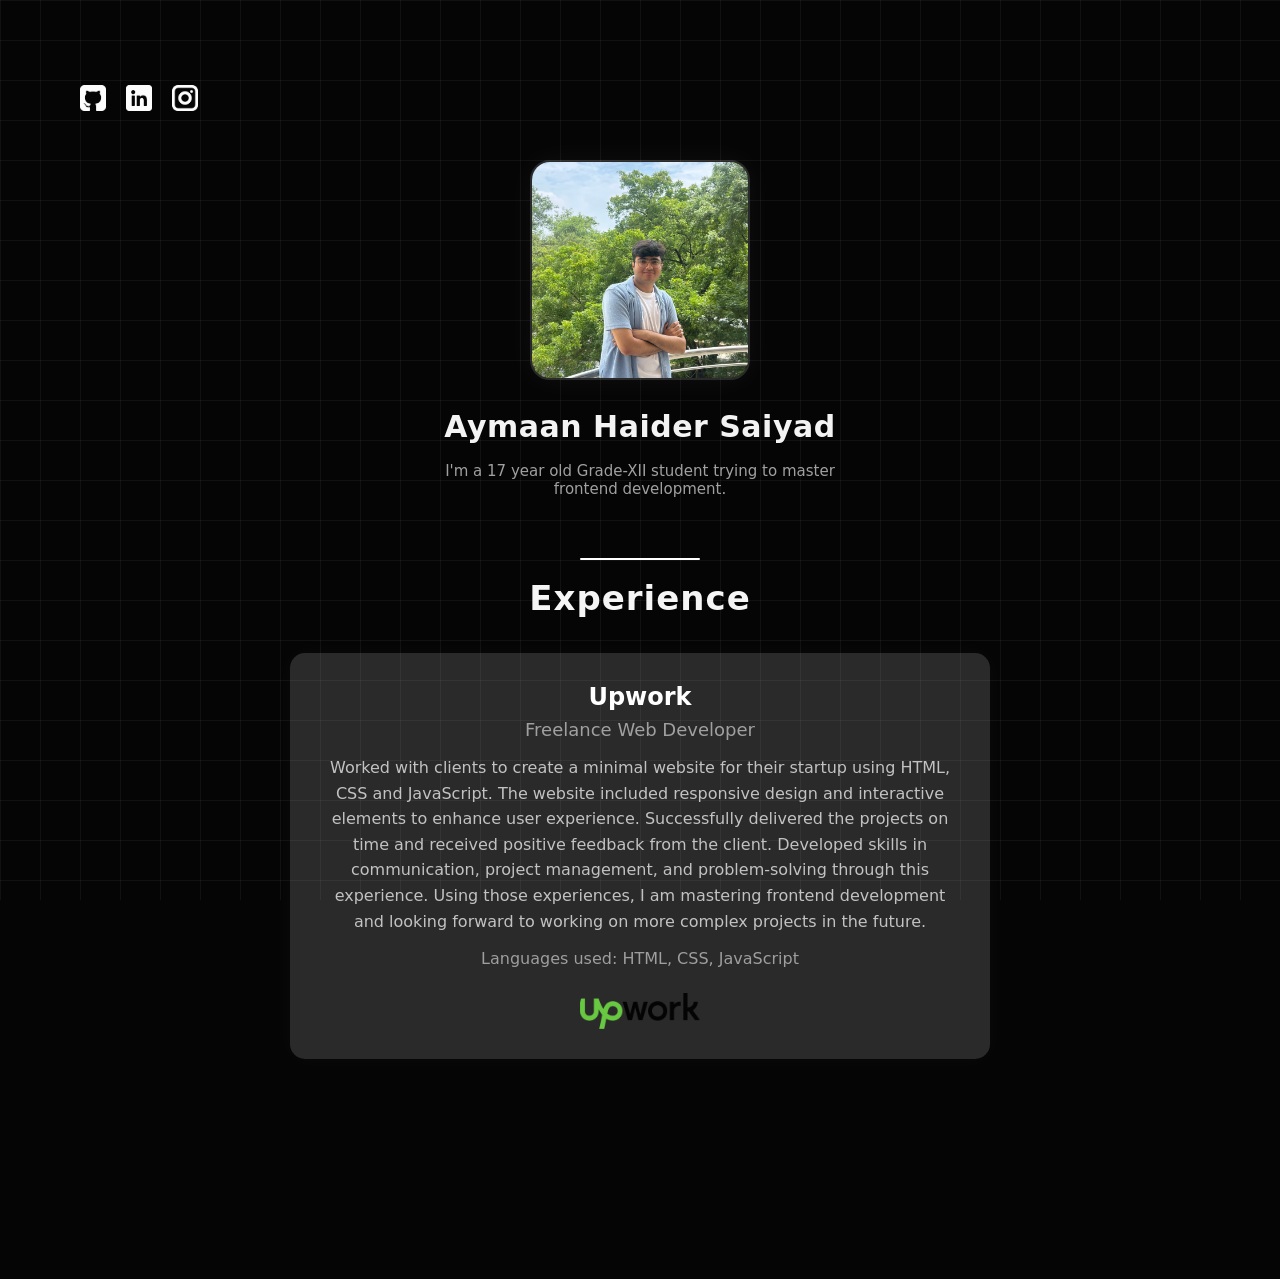
==== index.html @ e5a94b35 "Add files via upload" ====
<!DOCTYPE html>
<html lang="en">
<head>
  <meta charset="UTF-8" />
  <meta name="viewport" content="width=device-width, initial-scale=1.0" />
  <title>Aymaan Haider Saiyad</title>
  <link rel="stylesheet" href="style.css" />
</head>
<body>
  <!-- ===== SOCIAL ICONS ===== -->
  <div class="socials">
  <div class="socials">
  <a href="#" class="icon" title="GitHub">
    <img src="github.png" alt="GitHub Logo">
  </a>
  <a href="#" class="icon" title="LinkedIn">
    <img src="linkedin.png" alt="LinkedIn Logo">
  </a>
  <a href="#" class="icon" title="Instagram">
    <img src="instagram.png" alt="Instagram Logo">
  </a>
</div>
<div class="socials">
  <!-- GitHub -->
  <a href="https://github.com/Senyuraa" target="_blank" class="icon" title="GitHub">
    <img src="github.png" alt="GitHub Logo">
  </a>

  <!-- LinkedIn -->
  <a href="https://www.linkedin.com/in/frfraymaaan/" target="_blank" class="icon" title="LinkedIn">
    <img src="linkedin.png" alt="LinkedIn Logo">
  </a>

  <!-- Instagram -->
  <a href="https://www.instagram.com/frfraymaan/" target="_blank" class="icon" title="Instagram">
    <img src="instagram.png" alt="Instagram Logo">
  </a>
</div>

</a>

    </a>
  </div>

  <!-- ===== CENTER PROFILE ===== -->
  <div class="center">
    <img src="profile.jpeg" alt="Aymaan Haider Saiyad" class="avatar" />
    <h1 class="name">Aymaan Haider Saiyad</h1>
    <p class="tagline">I'm a 17 year old Grade-XII student trying to master frontend development.</p>
  </div>

  <!-- ===== EXPERIENCE SECTION ===== -->
  <section class="experience" id="experience">
    <div class="exp-line" id="exp-line"></div>
    <h2>Experience</h2>
    <div class="exp-item">
      <h3>Upwork</h3>
      <p class="role">Freelance Web Developer</p>
      <p class="desc">
        Worked with clients to create a minimal website for their startup using HTML, CSS and JavaScript. 
        The website included responsive design and interactive elements to enhance user experience. 
        Successfully delivered the projects on time and received positive feedback from the client. 
        Developed skills in communication, project management, and problem-solving through this experience.
        Using those experiences, I am mastering frontend development and looking forward to working on more complex projects in the future.
        
      </p>
      <div class="langs">
        Languages used:
        <span class="lang">HTML</span>,
        <span class="lang">CSS</span>,
        <span class="lang">JavaScript</span>
      </div>
      <div class="upwork-logo">
        <img src="upwork.jpg" alt="Upwork Logo" />
      </div>
    </div>
  </section>

  <script src="script.js"></script>
</body>
</html>
---- style.css ----
*{margin:0;padding:0;box-sizing:border-box}
body{
  font-family:"Inter",system-ui,sans-serif;
  background:#050505;
  color:#f3f3f3;
  overflow-x:hidden;
  min-height:100vh;
}

/* subtle grid background */
body::before{
  content:"";
  position:fixed;
  inset:0;
  background-image:
    linear-gradient(to right,rgba(255,255,255,.05) 1px,transparent 1px),
    linear-gradient(to bottom,rgba(255,255,255,.05) 1px,transparent 1px);
  background-size:40px 40px;
  z-index:0;
  pointer-events:none;
}

/* socials top-left */
.socials{
  position:fixed;
  top:85px;
  left:80px;
  display:flex;
  gap:20px;
  z-index:3;
}
.icon img {
  width: 26px;          /* Adjust to taste (24–30 works well) */
  height: auto;
  opacity: 0.9;
  filter: brightness(100%) contrast(100%);
  transition: transform 0.25s ease, opacity 0.25s ease;
}

.icon:hover img {
  transform: scale(1.12);
  opacity: 1;
}



/* center profile */
.center{
  position:relative;
  top:160px;
  text-align:center;
  z-index:1;
}
.avatar{
  width:220px;
  height:220px;
  border-radius:20px;
  object-fit:cover;
  border:2px solid rgba(255,255,255,.15);
  box-shadow:0 0 30px rgba(255,255,255,.05);
}
.name{
  margin-top:25px;
  font-size:30px;
  font-weight:600;
  letter-spacing:0.5px;
}
.tagline{
  margin-top:18px; /* increased breathing space */
  font-size:15px;
  color:#a0a0a0;
  max-width:420px;
  margin-left:auto;
  margin-right:auto;
}

/* experience section */
.experience{
  margin:220px auto;
  max-width:700px;
  text-align:center;
  z-index:2;
}
.exp-line{
  width:0%;
  height:2px;
  background:#ffffff;
  margin:0 auto 18px auto; /* moved up slightly */
  border-radius:3px;
  transition:width .25s linear;
}
.experience h2{
  font-size:34px;
  margin-bottom:35px;
  letter-spacing:1px;
  color:#f5f5f5;
}
.exp-item{
  background:rgba(255,255,255,0.15);
  border-radius:15px;
  padding:30px;
  margin:0 auto;
  max-width:3000px;
  box-shadow:0 0 20px rgba(255,255,255,0.03);
}
.exp-item h3{
  font-size:24px;
  color:#fff;
  margin-bottom:8px;
}
.role{
  color:#a0a0a0;
  font-size:18px;
  margin-bottom:15px;
}
.desc{
  color:#c2c2c2;
  line-height:1.6;
  margin-bottom:15px;
  font-size:16px;
}
.langs{
  font-size:16px;
  color:#9e9e9e;
}
.lang{
  cursor:pointer;
  position:relative;
  transition:color .2s ease;
}
.lang:hover{
  color:#d2e5e8;
}
.lang:hover::after{
  position:absolute;
  bottom:100%;
  left:0;
  font-size:12px;
  color:#aaaaaa;
}

/* upwork logo */
.upwork-logo{
  margin-top:25px;
  display:flex;
  justify-content:center;
}
.upwork-logo img{
  width:120px;
  height:auto;
  border-radius:10px;
  opacity:0.9;
  transition:transform .3s ease, opacity .3s ease;
}
.upwork-logo img:hover{
  transform:scale(1.05);
  opacity:1;
}
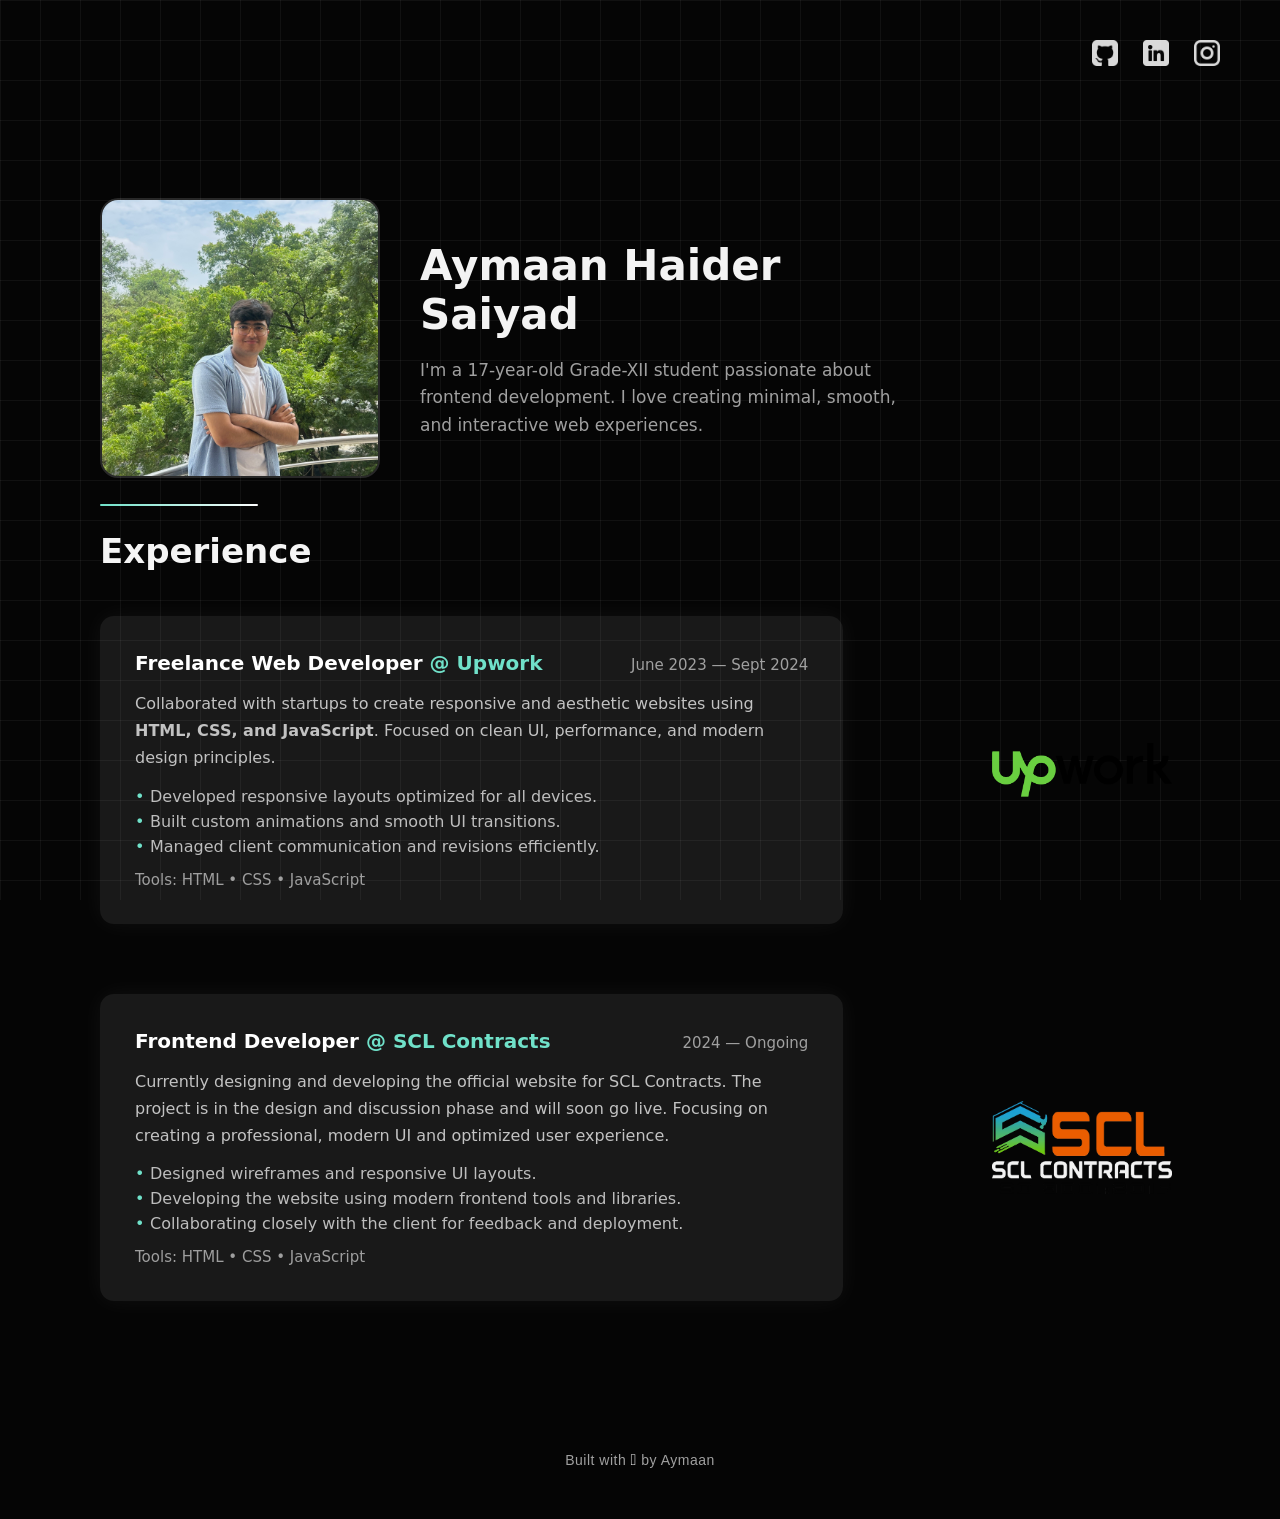
==== commit 22f7becb: "Add files via upload" ====
--- a/index.html
+++ b/index.html
@@ -7,75 +7,102 @@
   <link rel="stylesheet" href="style.css" />
 </head>
 <body>
-  <!-- ===== SOCIAL ICONS ===== -->
+  <!-- ===== SOCIAL ICONS (TOP RIGHT, FIXED) ===== -->
   <div class="socials">
-  <div class="socials">
-  <a href="#" class="icon" title="GitHub">
-    <img src="github.png" alt="GitHub Logo">
-  </a>
-  <a href="#" class="icon" title="LinkedIn">
-    <img src="linkedin.png" alt="LinkedIn Logo">
-  </a>
-  <a href="#" class="icon" title="Instagram">
-    <img src="instagram.png" alt="Instagram Logo">
-  </a>
-</div>
-<div class="socials">
-  <!-- GitHub -->
-  <a href="https://github.com/Senyuraa" target="_blank" class="icon" title="GitHub">
-    <img src="github.png" alt="GitHub Logo">
-  </a>
-
-  <!-- LinkedIn -->
-  <a href="https://www.linkedin.com/in/frfraymaaan/" target="_blank" class="icon" title="LinkedIn">
-    <img src="linkedin.png" alt="LinkedIn Logo">
-  </a>
-
-  <!-- Instagram -->
-  <a href="https://www.instagram.com/frfraymaan/" target="_blank" class="icon" title="Instagram">
-    <img src="instagram.png" alt="Instagram Logo">
-  </a>
-</div>
-
-</a>
-
+    <a href="https://github.com/Senyuraa" target="_blank" class="icon" title="GitHub">
+      <img src="github.png" alt="GitHub Logo">
+      <span class="icon-label">GitHub</span>
+    </a>
+    <a href="https://www.linkedin.com/in/frfraymaaan/" target="_blank" class="icon" title="LinkedIn">
+      <img src="linkedin.png" alt="LinkedIn Logo">
+      <span class="icon-label">LinkedIn</span>
+    </a>
+    <a href="https://www.instagram.com/frfraymaan/" target="_blank" class="icon" title="Instagram">
+      <img src="instagram.png" alt="Instagram Logo">
+      <span class="icon-label">Instagram</span>
     </a>
   </div>
 
-  <!-- ===== CENTER PROFILE ===== -->
-  <div class="center">
-    <img src="profile.jpeg" alt="Aymaan Haider Saiyad" class="avatar" />
-    <h1 class="name">Aymaan Haider Saiyad</h1>
-    <p class="tagline">I'm a 17 year old Grade-XII student trying to master frontend development.</p>
-  </div>
+  <!-- ===== INTRO SECTION ===== -->
+  <section class="intro">
+    <div class="intro-content">
+      <div class="avatar-wrapper">
+        <img src="profile.jpeg" alt="Aymaan Haider Saiyad" class="avatar" />
+      </div>
+      <div class="intro-text">
+        <h1 class="name">Aymaan Haider Saiyad</h1>
+        <p class="tagline">
+          I'm a 17-year-old Grade-XII student passionate about frontend development.
+          I love creating minimal, smooth, and interactive web experiences.
+        </p>
+      </div>
+    </div>
+  </section>
 
   <!-- ===== EXPERIENCE SECTION ===== -->
   <section class="experience" id="experience">
     <div class="exp-line" id="exp-line"></div>
     <h2>Experience</h2>
-    <div class="exp-item">
-      <h3>Upwork</h3>
-      <p class="role">Freelance Web Developer</p>
-      <p class="desc">
-        Worked with clients to create a minimal website for their startup using HTML, CSS and JavaScript. 
-        The website included responsive design and interactive elements to enhance user experience. 
-        Successfully delivered the projects on time and received positive feedback from the client. 
-        Developed skills in communication, project management, and problem-solving through this experience.
-        Using those experiences, I am mastering frontend development and looking forward to working on more complex projects in the future.
-        
-      </p>
-      <div class="langs">
-        Languages used:
-        <span class="lang">HTML</span>,
-        <span class="lang">CSS</span>,
-        <span class="lang">JavaScript</span>
+
+    <!-- ===== UPWORK EXPERIENCE ===== -->
+    <div class="exp-layout">
+      <div class="exp-item">
+        <div class="exp-header">
+          <h3>Freelance Web Developer <span>@ Upwork</span></h3>
+          <p class="date">June 2023 — Sept 2024</p>
+        </div>
+        <p class="desc">
+          Collaborated with startups to create responsive and aesthetic websites using
+          <b>HTML, CSS, and JavaScript</b>. Focused on clean UI, performance, and modern design principles.
+        </p>
+        <ul class="exp-points">
+          <li>Developed responsive layouts optimized for all devices.</li>
+          <li>Built custom animations and smooth UI transitions.</li>
+          <li>Managed client communication and revisions efficiently.</li>
+        </ul>
+        <div class="langs">
+          Tools: <span class="lang">HTML</span> • <span class="lang">CSS</span> • <span class="lang">JavaScript</span>
+        </div>
       </div>
-      <div class="upwork-logo">
-        <img src="upwork.jpg" alt="Upwork Logo" />
+
+      <div class="exp-logo-box">
+        <img src="upwork.jpg" alt="Upwork Logo">
+      </div>
+    </div>
+
+    <!-- ===== NEW EXPERIENCE: SCL CONTRACTS ===== -->
+    <div class="exp-layout">
+      <div class="exp-item">
+        <div class="exp-header">
+          <h3>Frontend Developer <span>@ SCL Contracts</span></h3>
+          <p class="date">2024 — Ongoing</p>
+        </div>
+        <p class="desc">
+          Currently designing and developing the official website for SCL Contracts. 
+          The project is in the design and discussion phase and will soon go live.
+          Focusing on creating a professional, modern UI and optimized user experience.
+        </p>
+        <ul class="exp-points">
+          <li>Designed wireframes and responsive UI layouts.</li>
+          <li>Developing the website using modern frontend tools and libraries.</li>
+          <li>Collaborating closely with the client for feedback and deployment.</li>
+        </ul>
+        <div class="langs">
+          Tools: <span class="lang">HTML</span> • <span class="lang">CSS</span> • <span class="lang">JavaScript</span>
+        </div>
+      </div>
+
+      <div class="exp-logo-box">
+        <img src="sclcontracts.jpg" alt="SCL Contracts Logo">
       </div>
     </div>
   </section>
 
+  <!-- ===== FOOTER ===== -->
+  <footer class="footer">
+    <p>Built with <span class="apple"></span> by Aymaan</p>
+  </footer>
+
   <script src="script.js"></script>
 </body>
 </html>
--- a/style.css
+++ b/style.css
@@ -1,158 +1,259 @@
-*{margin:0;padding:0;box-sizing:border-box}
-body{
-  font-family:"Inter",system-ui,sans-serif;
-  background:#050505;
-  color:#f3f3f3;
-  overflow-x:hidden;
-  min-height:100vh;
-}
-
-/* subtle grid background */
-body::before{
-  content:"";
-  position:fixed;
-  inset:0;
+* {
+  margin: 0;
+  padding: 0;
+  box-sizing: border-box;
+}
+
+body {
+  font-family: "Inter", system-ui, sans-serif;
+  background: #050505;
+  color: #f3f3f3;
+  overflow-x: hidden;
+  min-height: 100vh;
+  position: relative;
+}
+
+/* Grid background */
+body::before {
+  content: "";
+  position: fixed;
+  inset: 0;
   background-image:
-    linear-gradient(to right,rgba(255,255,255,.05) 1px,transparent 1px),
-    linear-gradient(to bottom,rgba(255,255,255,.05) 1px,transparent 1px);
-  background-size:40px 40px;
-  z-index:0;
-  pointer-events:none;
-}
-
-/* socials top-left */
-.socials{
-  position:fixed;
-  top:85px;
-  left:80px;
-  display:flex;
-  gap:20px;
-  z-index:3;
-}
+    linear-gradient(to right, rgba(255,255,255,.05) 1px, transparent 1px),
+    linear-gradient(to bottom, rgba(255,255,255,.05) 1px, transparent 1px);
+  background-size: 40px 40px;
+  z-index: 0;
+  pointer-events: none;
+}
+
+/* ===== INTRO SECTION ===== */
+.intro {
+  position: relative;
+  top: 22vh;
+  left: 100px;
+  z-index: 2;
+}
+
+.intro-content {
+  display: flex;
+  align-items: center;
+  gap: 40px;
+}
+
+.avatar-wrapper {
+  position: relative;
+  display: inline-block;
+  border-radius: 18px;
+  overflow: hidden;
+}
+
+.avatar {
+  width: 280px;
+  height: 280px;
+  border-radius: 18px;
+  object-fit: cover;
+  border: 2px solid rgba(255,255,255,.15);
+  transition: transform 0.3s ease, opacity 0.3s ease;
+  opacity: 0.95;
+}
+
+
+.avatar-wrapper:hover .avatar {
+  transform: scale(1.05);
+  opacity: 1;
+  transition: transform 0.3s ease, opacity 0.3s ease;
+}
+
+
+.intro-text {
+  max-width: 500px;
+}
+
+.name {
+  font-size: 42px;
+  font-weight: 700;
+  margin-bottom: 18px;
+}
+
+.tagline {
+  font-size: 17px;
+  color: #a0a0a0;
+  line-height: 1.6;
+}
+
+/* ===== SOCIAL ICONS (TOP RIGHT) ===== */
+.socials {
+  position: fixed;
+  top: 40px;
+  right: 60px;
+  display: flex;
+  gap: 25px;
+  z-index: 10;
+}
+
+.icon {
+  position: relative;
+}
+
 .icon img {
-  width: 26px;          /* Adjust to taste (24–30 works well) */
+  width: 26px;
+  opacity: 0.85;
+  transition: transform 0.25s ease, opacity 0.25s ease;
+}
+
+.icon:hover img {
+  transform: scale(1.1);
+  opacity: 1;
+}
+
+.icon-label {
+  position: absolute;
+  top: 35px;
+  left: 50%;
+  transform: translateX(-50%) translateY(10px);
+  opacity: 0;
+  color: #f0f0f0;
+  background: rgba(255,255,255,0.08);
+  padding: 4px 10px;
+  border-radius: 6px;
+  font-size: 12px;
+  transition: all 0.3s ease;
+  white-space: nowrap;
+}
+
+.icon:hover .icon-label {
+  opacity: 1;
+  transform: translateX(-50%) translateY(0);
+}
+
+/* ===== EXPERIENCE SECTION ===== */
+.experience {
+  margin-top: 220px;
+  padding-left: 100px;
+  text-align: left;
+  z-index: 2;
+}
+
+.exp-line {
+  width: 0%;
+  height: 2px;
+  background: linear-gradient(90deg, #70e1c9, #ffffff);
+  margin-bottom: 25px;
+  border-radius: 3px;
+  transition: width 0.2s cubic-bezier(0.4, 0, 0.2, 1);
+  will-change: width;
+}
+
+.experience h2 {
+  font-size: 34px;
+  margin-bottom: 45px;
+  color: #f5f5f5;
+}
+
+.exp-layout {
+  display: flex;
+  align-items: stretch;
+  gap: 40px;
+  margin-bottom: 70px;
+}
+
+.exp-item {
+  flex: 2;
+  background: rgba(255,255,255,0.08);
+  border-radius: 14px;
+  padding: 35px;
+  box-shadow: 0 0 25px rgba(255,255,255,0.05);
+  transition: transform 0.3s ease;
+}
+
+.exp-item:hover {
+  transform: translateY(-4px);
+}
+
+.exp-header {
+  display: flex;
+  justify-content: space-between;
+  align-items: baseline;
+}
+
+.exp-header h3 {
+  font-size: 20px;
+  color: #fff;
+}
+
+.exp-header span {
+  color: #70e1c9;
+}
+
+.date {
+  font-size: 15px;
+  color: #a0a0a0;
+}
+
+.desc {
+  color: #c2c2c2;
+  line-height: 1.7;
+  margin: 15px 0;
+  font-size: 16px;
+}
+
+.exp-points {
+  list-style: none;
+  color: #bdbdbd;
+  margin-bottom: 15px;
+}
+
+.exp-points li {
+  margin-bottom: 6px;
+  position: relative;
+  padding-left: 15px;
+}
+
+.exp-points li::before {
+  content: "•";
+  position: absolute;
+  left: 0;
+  color: #70e1c9;
+}
+
+.langs {
+  font-size: 15px;
+  color: #9e9e9e;
+}
+
+.exp-logo-box {
+  flex: 1;
+  display: flex;
+  justify-content: center;
+  align-items: center;
+  padding: 30px;
+}
+
+.exp-logo-box img {
+  width: 180px;
   height: auto;
-  opacity: 0.9;
-  filter: brightness(100%) contrast(100%);
-  transition: transform 0.25s ease, opacity 0.25s ease;
-}
-
-.icon:hover img {
-  transform: scale(1.12);
-  opacity: 1;
-}
-
-
-
-/* center profile */
-.center{
-  position:relative;
-  top:160px;
-  text-align:center;
-  z-index:1;
-}
-.avatar{
-  width:220px;
-  height:220px;
-  border-radius:20px;
-  object-fit:cover;
-  border:2px solid rgba(255,255,255,.15);
-  box-shadow:0 0 30px rgba(255,255,255,.05);
-}
-.name{
-  margin-top:25px;
-  font-size:30px;
-  font-weight:600;
-  letter-spacing:0.5px;
-}
-.tagline{
-  margin-top:18px; /* increased breathing space */
-  font-size:15px;
-  color:#a0a0a0;
-  max-width:420px;
-  margin-left:auto;
-  margin-right:auto;
-}
-
-/* experience section */
-.experience{
-  margin:220px auto;
-  max-width:700px;
-  text-align:center;
-  z-index:2;
-}
-.exp-line{
-  width:0%;
-  height:2px;
-  background:#ffffff;
-  margin:0 auto 18px auto; /* moved up slightly */
-  border-radius:3px;
-  transition:width .25s linear;
-}
-.experience h2{
-  font-size:34px;
-  margin-bottom:35px;
-  letter-spacing:1px;
-  color:#f5f5f5;
-}
-.exp-item{
-  background:rgba(255,255,255,0.15);
-  border-radius:15px;
-  padding:30px;
-  margin:0 auto;
-  max-width:3000px;
-  box-shadow:0 0 20px rgba(255,255,255,0.03);
-}
-.exp-item h3{
-  font-size:24px;
-  color:#fff;
-  margin-bottom:8px;
-}
-.role{
-  color:#a0a0a0;
-  font-size:18px;
-  margin-bottom:15px;
-}
-.desc{
-  color:#c2c2c2;
-  line-height:1.6;
-  margin-bottom:15px;
-  font-size:16px;
-}
-.langs{
-  font-size:16px;
-  color:#9e9e9e;
-}
-.lang{
-  cursor:pointer;
-  position:relative;
-  transition:color .2s ease;
-}
-.lang:hover{
-  color:#d2e5e8;
-}
-.lang:hover::after{
-  position:absolute;
-  bottom:100%;
-  left:0;
-  font-size:12px;
-  color:#aaaaaa;
-}
-
-/* upwork logo */
-.upwork-logo{
-  margin-top:25px;
-  display:flex;
-  justify-content:center;
-}
-.upwork-logo img{
-  width:120px;
-  height:auto;
-  border-radius:10px;
-  opacity:0.9;
-  transition:transform .3s ease, opacity .3s ease;
-}
-.upwork-logo img:hover{
-  transform:scale(1.05);
-  opacity:1;
-}
+  border-radius: 10px;
+  opacity: 0.95;
+  transition: transform 0.3s ease, opacity 0.3s ease;
+}
+
+.exp-logo-box img:hover {
+  transform: scale(1.05);
+  opacity: 1;
+}
+
+/* ===== FOOTER ===== */
+.footer {
+  text-align: center;
+  margin-top: 150px;
+  margin-bottom: 50px;
+  font-size: 14px;
+  color: #a0a0a0;
+  font-family: "SF Pro Display", "Inter", -apple-system, BlinkMacSystemFont, sans-serif;
+  letter-spacing: 0.5px;
+}
+
+.footer .apple {
+  color: #f5f5f5;
+  font-size: 16px;
+}
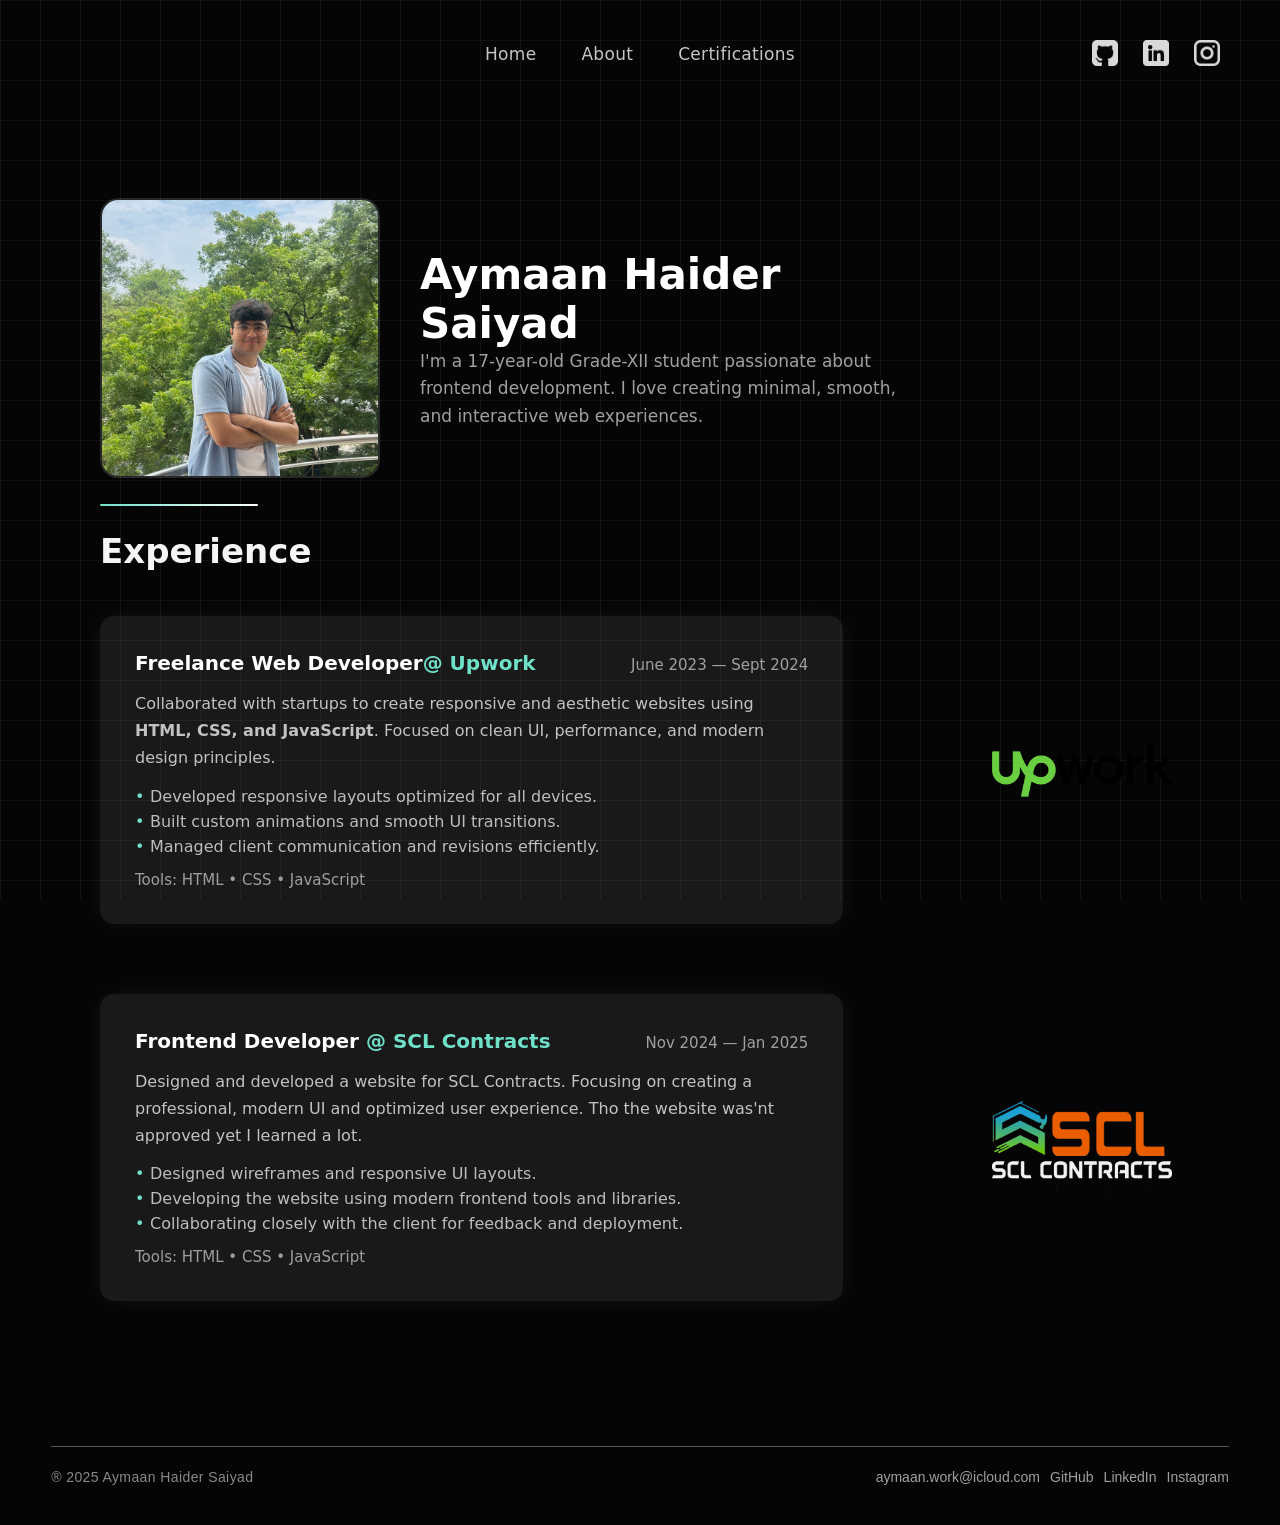
==== commit c84a0e4c: "Add files via upload" ====
--- a/index.html
+++ b/index.html
@@ -3,12 +3,13 @@
 <head>
   <meta charset="UTF-8" />
   <meta name="viewport" content="width=device-width, initial-scale=1.0" />
-  <title>Aymaan Haider Saiyad</title>
+  <title>Aymaan's Portfolio Website</title>
   <link rel="stylesheet" href="style.css" />
+  <meta name="viewport" content="width=device-width, initial-scale=1.0">
 </head>
 <body>
-  <!-- ===== SOCIAL ICONS (TOP RIGHT, FIXED) ===== -->
-  <div class="socials">
+ <!-- ===== SOCIAL ICONS (TOP RIGHT, FIXED) ===== -->
+<div class="socials show-nav" id="socials">
     <a href="https://github.com/Senyuraa" target="_blank" class="icon" title="GitHub">
       <img src="github.png" alt="GitHub Logo">
       <span class="icon-label">GitHub</span>
@@ -21,23 +22,29 @@
       <img src="instagram.png" alt="Instagram Logo">
       <span class="icon-label">Instagram</span>
     </a>
-  </div>
+</div>
+
 
   <!-- ===== INTRO SECTION ===== -->
-  <section class="intro">
-    <div class="intro-content">
-      <div class="avatar-wrapper">
-        <img src="profile.jpeg" alt="Aymaan Haider Saiyad" class="avatar" />
-      </div>
-      <div class="intro-text">
-        <h1 class="name">Aymaan Haider Saiyad</h1>
-        <p class="tagline">
-          I'm a 17-year-old Grade-XII student passionate about frontend development.
-          I love creating minimal, smooth, and interactive web experiences.
-        </p>
-      </div>
+ <section class="intro">
+  <div class="intro-content">
+    
+    <div class="avatar-wrapper">
+      <img src="profile.jpeg" alt="Aymaan Haider Saiyad" class="avatar" />
     </div>
-  </section>
+
+    <div class="intro-text">
+      <a href="about.html" class="name">Aymaan Haider Saiyad</a>
+
+      <p class="tagline">
+      I'm a 17-year-old Grade-XII student passionate about frontend development. I love creating minimal, smooth, and interactive web experiences.
+      </p>
+
+      <div class="intro-line"></div>
+    </div>
+
+  </div>
+</section>
 
   <!-- ===== EXPERIENCE SECTION ===== -->
   <section class="experience" id="experience">
@@ -48,7 +55,7 @@
     <div class="exp-layout">
       <div class="exp-item">
         <div class="exp-header">
-          <h3>Freelance Web Developer <span>@ Upwork</span></h3>
+          <h3>Freelance Web Developer<span>@ Upwork</span></h3>
           <p class="date">June 2023 — Sept 2024</p>
         </div>
         <p class="desc">
@@ -75,12 +82,12 @@
       <div class="exp-item">
         <div class="exp-header">
           <h3>Frontend Developer <span>@ SCL Contracts</span></h3>
-          <p class="date">2024 — Ongoing</p>
+          <p class="date">Nov 2024 — Jan 2025</p>
         </div>
         <p class="desc">
-          Currently designing and developing the official website for SCL Contracts. 
-          The project is in the design and discussion phase and will soon go live.
+          Designed and developed a website for SCL Contracts. 
           Focusing on creating a professional, modern UI and optimized user experience.
+          Tho the website was'nt approved yet I learned a lot.
         </p>
         <ul class="exp-points">
           <li>Designed wireframes and responsive UI layouts.</li>
@@ -98,11 +105,34 @@
     </div>
   </section>
 
-  <!-- ===== FOOTER ===== -->
-  <footer class="footer">
-    <p>Built with <span class="apple"></span> by Aymaan</p>
-  </footer>
+<!-- ===== CLEAN MINIMAL FOOTER ===== -->
+<footer class="site-footer">
+  <div class="footer-line"></div>
 
+  <div class="footer-flex">
+
+    <div class="footer-left">
+      ® 2025 Aymaan Haider Saiyad
+    </div>
+
+    <div class="footer-right footer-list">
+      <a href="mailto:aymaan.work@icloud.com">aymaan.work@icloud.com</a>
+      <a href="https://github.com/Senyuraa" target="_blank">GitHub</a>
+      <a href="https://www.linkedin.com/in/frfraymaaan/" target="_blank">LinkedIn</a>
+      <a href="https://www.instagram.com/frfraymaan/" target="_blank">Instagram</a>
+    </div>
+
+  </div>
+</footer>
   <script src="script.js"></script>
+  
 </body>
+<!-- ===== TRANSPARENT MINIMAL NAVBAR ===== -->
+<header class="navbar" id="navbar">
+  <nav class="nav-links">
+    <a href="index.html">Home</a>
+    <a href="about.html">About</a>
+    <a href="certifications.html">Certifications</a>
+  </nav>
+</header>
 </html>
--- a/style.css
+++ b/style.css
@@ -1,7 +1,22 @@
+/* ---------------------------------------------------
+   GLOBAL RESET + BASE
+--------------------------------------------------- */
 * {
   margin: 0;
   padding: 0;
   box-sizing: border-box;
+}
+.footer {
+  text-align: center;
+  margin-top: 150px;
+  margin-bottom: 50px;
+  font-size: 14px;
+  color: #a0a0a0;
+  font-family: "SF Pro Display", "Inter", sans-serif;
+  letter-spacing: 0.5px;
+  width: 100%;
+  display: flex;
+  justify-content: center;
 }
 
 body {
@@ -26,7 +41,10 @@
   pointer-events: none;
 }
 
-/* ===== INTRO SECTION ===== */
+/* ---------------------------------------------------
+   HOME PAGE — INTRO
+--------------------------------------------------- */
+
 .intro {
   position: relative;
   top: 22vh;
@@ -39,6 +57,56 @@
   align-items: center;
   gap: 40px;
 }
+
+.avatar-wrapper {
+  position: relative;
+  display: inline-block;
+  border-radius: 18px;
+  overflow: hidden;
+}
+.avatar {
+  width: 280px;
+  height: 280px;
+  border-radius: 18px;
+  object-fit: cover;
+  border: 2px solid rgba(255,255,255,.15);
+  opacity: 0.95;
+  transition: .3s ease;
+}
+
+.avatar:hover { transform: scale(1.05); opacity: 1; }
+
+.name {
+  font-size: 42px;
+  font-weight: 700;
+  margin-bottom: 18px;
+  color: white;
+  text-decoration: none;
+  transition: .25s ease;
+}
+
+.name:hover { color: #c2c2c2; }
+
+.tagline {
+  font-size: 17px;
+  color: #a0a0a0;
+  line-height: 1.6;
+}
+
+/* EXACT FIX YOU ASKED FOR */
+.intro {
+  position: relative;
+  top: 22vh;
+  left: 100px;
+  z-index: 2;
+}
+
+.intro-content {
+  display: flex;
+  align-items: center;
+  gap: 40px;
+}
+
 
 .avatar-wrapper {
   position: relative;
@@ -81,24 +149,30 @@
   line-height: 1.6;
 }
 
-/* ===== SOCIAL ICONS (TOP RIGHT) ===== */
+/* ---------------------------------------------------
+   SOCIAL ICONS
+--------------------------------------------------- */
 .socials {
   position: fixed;
   top: 40px;
   right: 60px;
   display: flex;
   gap: 25px;
-  z-index: 10;
+  z-index: 1200;
 }
 
 .icon {
-  position: relative;
+  position: relative;   /* ⭐ THIS fixes label position issue */
+  display: flex;
+  flex-direction: column;
+  align-items: center;
 }
 
 .icon img {
   width: 26px;
   opacity: 0.85;
   transition: transform 0.25s ease, opacity 0.25s ease;
+  pointer-events: auto;
 }
 
 .icon:hover img {
@@ -106,27 +180,32 @@
   opacity: 1;
 }
 
+/* ===== LABEL FIXED UNDER EACH ICON ===== */
 .icon-label {
   position: absolute;
-  top: 35px;
+  top: 38px;            /* ⭐ label goes BELOW icon (increase for more gap) */
   left: 50%;
-  transform: translateX(-50%) translateY(10px);
+  transform: translateX(-50%);
   opacity: 0;
-  color: #f0f0f0;
-  background: rgba(255,255,255,0.08);
-  padding: 4px 10px;
+  background: rgba(255,255,255,0.10);
+  padding: 5px 10px;    /* ⭐ breathing space */
   border-radius: 6px;
   font-size: 12px;
-  transition: all 0.3s ease;
+  color: #f0f0f0;
   white-space: nowrap;
+  transition: opacity 0.25s ease, transform 0.25s ease;
 }
 
 .icon:hover .icon-label {
   opacity: 1;
-  transform: translateX(-50%) translateY(0);
-}
-
-/* ===== EXPERIENCE SECTION ===== */
+  transform: translateX(-50%) translateY(4px);  /* ⭐ smooth pop-down */
+}
+
+
+/* ---------------------------------------------------
+   EXPERIENCE SECTION
+--------------------------------------------------- */
+
 .experience {
   margin-top: 220px;
   padding-left: 100px;
@@ -242,18 +321,562 @@
   opacity: 1;
 }
 
-/* ===== FOOTER ===== */
-.footer {
+/* ---------------------------------------------------
+   ABOUT PAGE
+--------------------------------------------------- */
+
+.about-section {
+  padding-top: 22vh;
+  padding-left: 100px;
+  padding-right: 100px;
+  animation: fadeIn .7s forwards;
+  opacity: 0;
+}
+
+.about-layout {
+  display: flex;
+  align-items: center;    /* ⭐ fixes vertical placement */
+  justify-content: space-between;
+  gap: 60px;
+  animation: fadeIn .7s forwards;
+  opacity: 0;
+}
+
+
+@keyframes fadeIn {
+  from { opacity: 0; transform: translateY(20px); }
+  to { opacity: 1; transform: translateY(0); }
+}
+
+.about-text-box { max-width: 650px; }
+
+.about-title { font-size: 42px; margin-bottom: 20px; }
+
+.about-text {
+  margin-bottom: 18px;
+  line-height: 1.6;
+  color: #c7c7c7;
+}
+
+.about-image {
+  width: 340px;            /* ⭐ bigger than before */
+  height: 340px;
+  border-radius: 18px;
+  object-fit: cover;
+  border: 2px solid rgba(255,255,255,.15);
+}
+
+.about-image-box {
+  display: flex;
+  justify-content: center;
+  align-items: center;
+  margin-left: -40px;     /* ⭐ brings image slightly left */
+}
+
+/* ABOUT LINK */
+.about-cert-link a {
+  color: #70e1c9;
+  text-decoration: none;
+  font-size: 18px;
+}
+.about-cert-link a:hover { color: white; }
+
+/* ---------------------------------------------------
+   CERTIFICATIONS PAGE
+--------------------------------------------------- */
+
+.cert-section {
+  padding-top: 22vh;
+  padding-left: 100px;
+  padding-right: 100px;
+  animation: fadeIn .7s forwards;
+  opacity: 0;
+}
+
+.cert-title { font-size: 42px; margin-bottom: 10px; }
+
+.cert-desc { color:#c7c7c7; margin-bottom: 40px; }
+
+.cert-card {
+  display: flex;
+  justify-content: space-between;
+  gap: 40px;
+  background: rgba(255,255,255,.08);
+  padding: 30px;
+  border-radius: 14px;
+  margin-bottom: 50px;
+  transition: .3s ease;
+}
+
+.cert-card:hover { transform: translateY(-4px); }
+
+.cert-left {
+  flex: 2;
+  display: flex;
+  flex-direction: column;
+  gap: 12px;
+}
+
+.cert-left h2 { font-size: 26px; }
+
+.cert-left p {
+  font-size: 16px;
+  line-height: 1.6;
+  color: #c7c7c7;
+}
+
+.cert-logo-final {
+  width: 140px;
+  margin-top: 12px;
+  opacity: .95;
+  object-fit: contain;
+}
+
+.cert-right {
+  flex: 1;
+  display: flex;
+  justify-content: flex-end;
+}
+
+.cert-img {
+  width: 330px;
+  border-radius: 12px;
+  border: 2px solid rgba(255,255,255,.1);
+  cursor: pointer;
+  transition: .3s;
+}
+
+.cert-img:hover { transform: scale(1.03); }
+
+.cert-viewer {
+  position: fixed;
+  inset: 0;
+  background: rgba(0,0,0,.85);
+  backdrop-filter: blur(6px);
+  display: flex;
+  justify-content: center;
+  align-items: center;
+  opacity: 0;
+  pointer-events: none;
+  transition: .25s;
+  z-index: 999;
+}
+
+.cert-viewer.active { opacity:1; pointer-events:auto; }
+
+.cert-viewer img {
+  max-width: 92%;
+  max-height: 92%;
+  border-radius: 14px;
+  animation: zoomIn .25s ease;
+}
+
+@keyframes zoomIn {
+  from { transform: scale(.8); opacity:0; }
+  to { transform: scale(1); opacity:1; }
+}
+
+/* ---------------------------------------------------
+   BACK BUTTON
+--------------------------------------------------- */
+
+.back-btn {
+  position: fixed;
+  top: 40px;
+  left: 40px;
+  color: white;
+  font-size: 20px;
+  text-decoration: none;
+  opacity: .85;
+  transition: .2s;
+  z-index: 2003; /* ⭐ above navbar + socials + everything */
+}
+
+.back-btn:hover {
+  opacity: 1;
+}
+  
+
+/* ---------------------------------------------------
+   MOBILE RESPONSIVE
+--------------------------------------------------- */
+
+@media (max-width:768px){
+
+  .intro { top:10vh; left:0; padding:0 20px; }
+
+  .intro-content { flex-direction:column; text-align:center; }
+
+  .experience { padding-left:20px; padding-right:20px; }
+
+  .exp-layout { flex-direction:column; }
+
+  .about-layout { flex-direction:column; text-align:center; }
+
+  .cert-card { flex-direction:column; align-items:center; text-align:center; }
+
+  .cert-img { width:260px; }
+
+  .cert-logo-final { width:110px; }
+}
+
+/* ---------------------------------------------------
+   CLEAN TRANSPARENT NAVBAR
+--------------------------------------------------- */
+
+.navbar {
+  width: 100%;
+  position: fixed;
+  top: 44px;      /* ↓ BRING NAVBAR DOWN */
+  left: 0;
+  padding: 0px;
+  display: flex;
+  justify-content: center;
+  align-items: center;
+  background: transparent;
+  z-index: 1000;
+}
+
+
+.nav-links {
+  display: flex;
+  gap: 45px;
+}
+
+.nav-links a {
+  color: #e8e8e8;
+  text-decoration: none;
+  font-size: 17px;
+  font-weight: 500;
+  letter-spacing: 0.3px;
+  opacity: 0.85;
+  transition: 0.25s ease;
+}
+
+.nav-links a:hover {
+  opacity: 1;
+  color: white;
+  transform: translateY(-2px);
+}
+
+/* CENTERED MINIMAL FOOTER */
+.site-footer-centered {
+  width: 100%;
   text-align: center;
-  margin-top: 150px;
-  margin-bottom: 50px;
+  margin-top: 120px;
+  padding-bottom: 40px;
   font-size: 14px;
   color: #a0a0a0;
-  font-family: "SF Pro Display", "Inter", -apple-system, BlinkMacSystemFont, sans-serif;
-  letter-spacing: 0.5px;
-}
-
-.footer .apple {
-  color: #f5f5f5;
-  font-size: 16px;
-}
+  letter-spacing: 0.4px;
+  opacity: 0.85;
+  font-family: "Inter", sans-serif;
+}
+/* ---------------------------------------------------
+   CLEAN MINIMAL FOOTER (GLOBAL)
+--------------------------------------------------- */
+/* ===== TRUE PROFESSIONAL FOOTER ===== */
+
+.site-footer {
+  width: 100%;
+  margin-top: 120px;
+  padding: 25px 0 40px 0;
+  color: #a0a0a0;
+  font-size: 14px;
+  font-family: "Inter", sans-serif;
+}
+
+.footer-line {
+  width: 92%;               /* shorter clean line */
+  margin: 0 auto 22px auto;
+  height: 1px;
+  background: rgba(255, 255, 255, 0.325);
+  border-radius: 5px;
+}
+
+.footer-flex {
+  width: 92%;
+  margin: 0 auto;
+  display: flex;
+  justify-content: space-between;
+  align-items: center;
+}
+
+.footer-left {
+  opacity: 0.85;
+  letter-spacing: 0.4px;
+}
+
+/* EMAIL ON TOP */
+.footer-email {
+  display: block;
+  margin-bottom: 10px;
+  color: #a0a0a0b4;
+  text-decoration: none;
+  transition: 0.25s ease;
+}
+
+.footer-email:hover {
+  color: white;
+}
+
+/* SOCIAL LINKS BELOW */
+.footer-social-row {
+  display: flex;
+  gap: 25px;
+}
+
+.footer-social-row a {
+  color: #a0a0a0;
+  text-decoration: none;
+  transition: 0.25s ease;
+}
+
+.footer-social-row a:hover {
+  color: white;
+}
+.footer-list {
+  display: flex;
+  flex-direction: row;   /* ⭐ vertical list */
+  gap: 10px;                /* ⭐ spacing between items */
+  text-align: right;
+}
+
+.footer-list a {
+  color: #a0a0a0;
+  text-decoration: none;
+  transition: 0.25s ease;
+}
+
+.footer-list a:hover {
+  color: white;
+}
+
+
+/* ===== NAV + SOCIALS SCROLL ANIMATION ===== */
+.hide-nav {
+  opacity: 0;
+  transform: translateY(-25px);
+  pointer-events: none;
+  transition: opacity 0.35s ease, transform 0.35s ease;
+}
+
+.show-nav {
+  opacity: 1;
+  transform: translateY(0);
+  pointer-events: auto;
+  transition: opacity 0.35s ease, transform 0.35s ease;
+}
+
+
+#navbar, #socials {
+  opacity: 1;
+  transform: translateY(0);
+}
+
+/* ---------------------------------------------------
+   FINAL MOBILE RESPONSIVE FIX (NO HTML CHANGES)
+--------------------------------------------------- */
+@media (max-width: 768px) {
+
+  /* HOME PAGE LAYOUT (Q1 = A) */
+  .intro {
+    top: 10vh;
+    left: 0;
+    padding: 0 25px;
+    text-align: center;
+  }
+
+  .intro-content {
+    flex-direction: column;
+    gap: 25px;
+  }
+
+  .avatar {
+    width: 180px;
+    height: 180px;
+  }
+
+  .intro-text {
+    max-width: 100%;
+  }
+
+  .name {
+    font-size: 28px;
+  }
+
+  .tagline {
+    font-size: 15px;
+    line-height: 1.5;
+  }
+
+
+
+  /* NAVBAR RESPONSIVE */
+  .navbar {
+    top: 25px;
+  }
+
+  .nav-links {
+    gap: 20px;
+  }
+
+  .nav-links a {
+    font-size: 15px;
+  }
+
+
+
+  /* SOCIAL ICONS (Q2 = TOP RIGHT FLOATING) */
+  .socials {
+    top: 25px;
+    right: 20px;
+    gap: 18px;
+  }
+
+  .icon img {
+    width: 22px;
+  }
+
+  .icon-label {
+    top: 32px;
+    font-size: 11px;
+    padding: 4px 8px;
+  }
+
+
+
+  /* EXPERIENCE SECTION */
+  .experience {
+    padding: 0 20px;
+    margin-top: 150px;
+  }
+
+  .exp-layout {
+    flex-direction: column;
+    gap: 20px;
+  }
+
+  .exp-logo-box img {
+    width: 130px;
+  }
+
+
+
+  /* ABOUT PAGE */
+  .about-section {
+    padding-left: 25px;
+    padding-right: 25px;
+  }
+
+  .about-layout {
+    flex-direction: column;
+    text-align: center;
+    gap: 25px;
+  }
+
+  .about-image {
+    width: 220px;
+    height: 220px;
+  }
+
+
+
+  /* CERTIFICATIONS PAGE */
+  .cert-section {
+    padding-left: 20px;
+    padding-right: 20px;
+  }
+
+  .cert-card {
+    flex-direction: column;
+    text-align: center;
+    gap: 25px;
+  }
+
+  .cert-img {
+    width: 250px;
+  }
+
+
+
+  /* BACK BUTTON FIX */
+  .back-btn {
+    top: 20px;
+    left: 20px;
+    font-size: 18px;
+    z-index: 2003;
+  }
+
+
+
+  /* FOOTER (Q3 = A) */
+  .footer-flex {
+    flex-direction: column;
+    text-align: center;
+    gap: 15px;
+  }
+
+  .footer-email {
+    text-align: center;
+    font-size: 15px;
+  }
+
+  .footer-social-row {
+    justify-content: center;
+    gap: 18px;
+  }
+
+  .footer-social-row a {
+    font-size: 15px;
+  }
+
+}
+/* ---------------------------------------------------
+   MOBILE FIXES — back button + cert logos
+--------------------------------------------------- */
+@media (max-width: 768px) {
+
+  /* BACK BUTTON SHOULD NOT OVERLAP NAVBAR */
+  .back-btn {
+    top: 70px !important;   /* navbar + socials se neeche aa jayega */
+    left: 20px !important;
+    font-size: 18px;
+  }
+
+  /* NAVBAR ko thoda adjust so no overlap */
+  .navbar {
+    top: 20px !important;
+  }
+
+  /* CERTIFICATION logo center align */
+  .cert-left img.cert-logo-final {
+    margin: 0 auto;           /* center horizontally */
+    display: block;           /* force centering */
+    width: 120px !important;  /* thoda smaller mobile look */
+  }
+
+}
+/* ---------------------------------------------------
+   EXTRA MOBILE FIXES — socials shift + about image center
+--------------------------------------------------- */
+@media (max-width: 768px) {
+
+  /* 1️⃣ SOCIAL ICONS TOO HIGH → MOVE DOWN */
+  .socials {
+    top: 90px !important;   /* perfect spacing */
+    right: 20px !important;
+  }
+
+  /* 2️⃣ ABOUT PAGE IMAGE CENTER ALIGN */
+  .about-image-box {
+    margin: 0 auto !important;     /* center container */
+    justify-content: center !important;
+  }
+
+  .about-image {
+    margin-top: 25px;              /* spacing from text */
+    width: 280px !important;
+    height: 280px !important;
+  }
+
+}
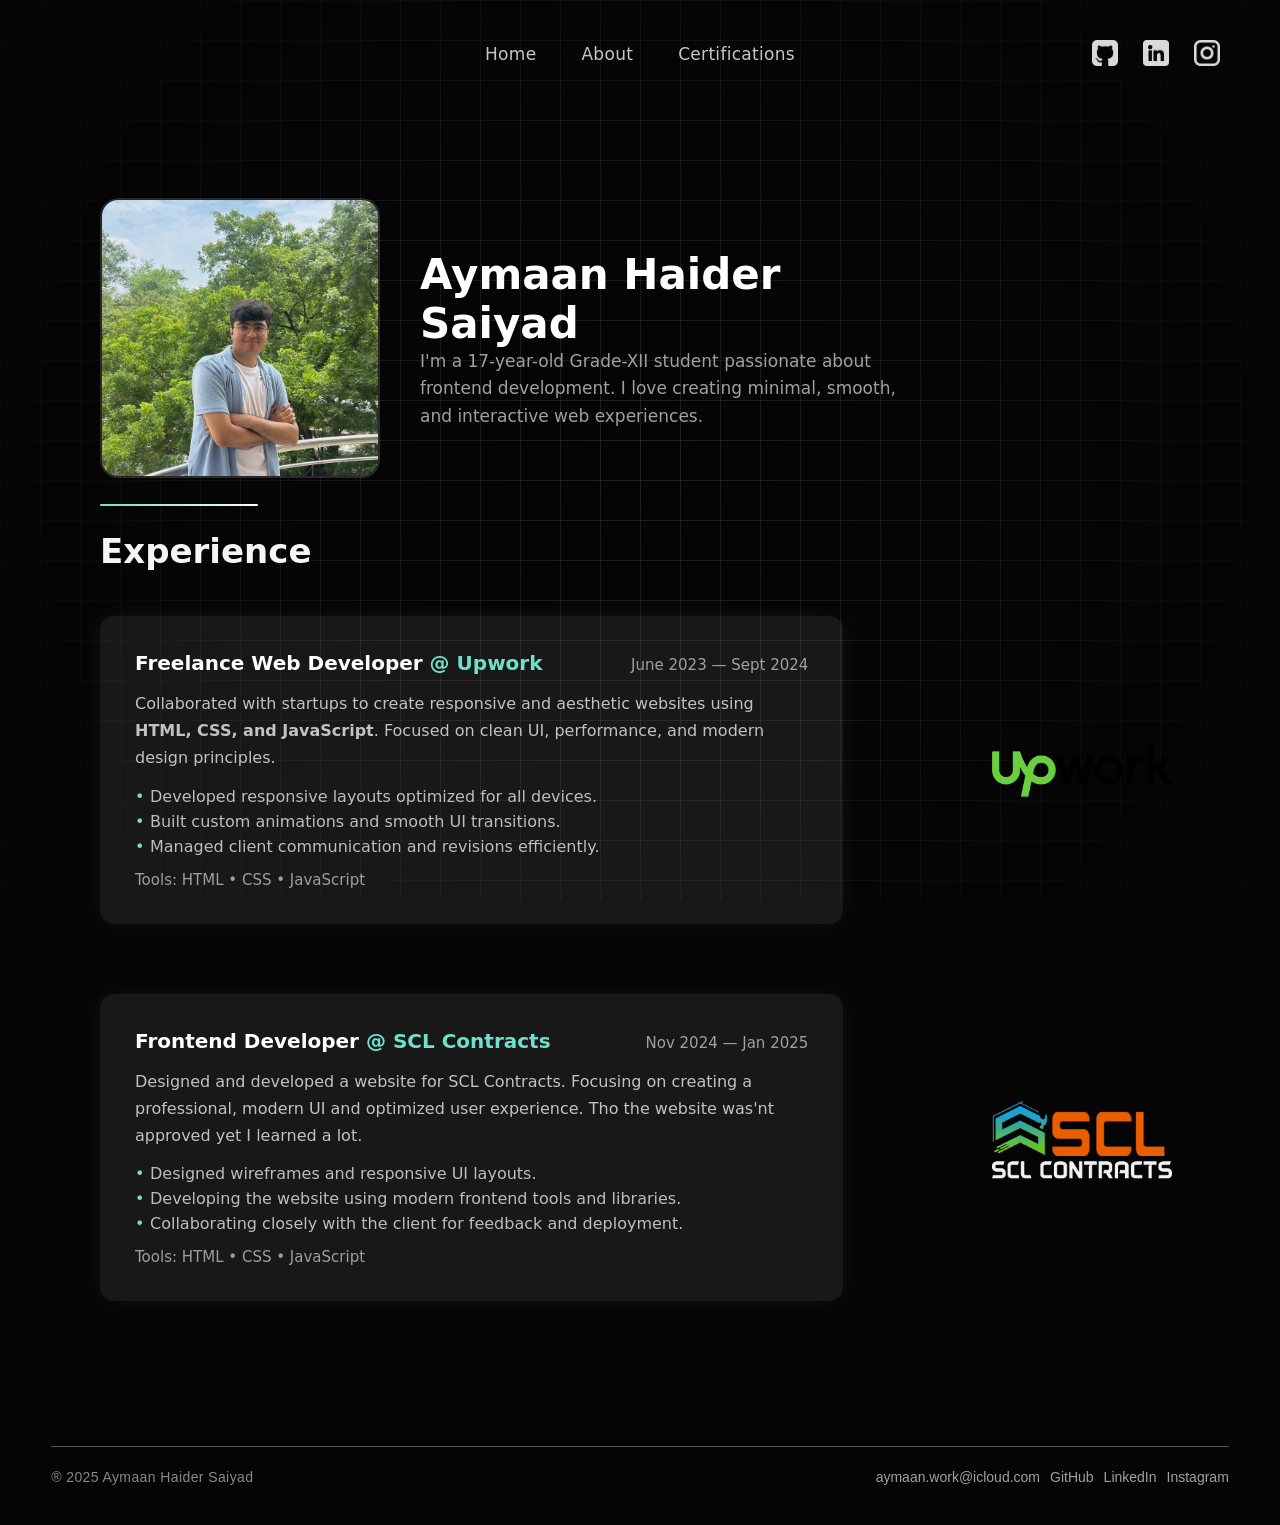
==== commit a8115d41: "Add files via upload" ====
--- a/index.html
+++ b/index.html
@@ -47,7 +47,7 @@
 </section>
 
   <!-- ===== EXPERIENCE SECTION ===== -->
-  <section class="experience" id="experience">
+ <section class="experience fade-sec" id="experience">
     <div class="exp-line" id="exp-line"></div>
     <h2>Experience</h2>
 
@@ -55,7 +55,7 @@
     <div class="exp-layout">
       <div class="exp-item">
         <div class="exp-header">
-          <h3>Freelance Web Developer<span>@ Upwork</span></h3>
+          <h3>Freelance Web Developer <span>@ Upwork</span></h3>
           <p class="date">June 2023 — Sept 2024</p>
         </div>
         <p class="desc">
--- a/style.css
+++ b/style.css
@@ -33,13 +33,27 @@
   content: "";
   position: fixed;
   inset: 0;
+  
+  /* GRID LINES */
   background-image:
-    linear-gradient(to right, rgba(255,255,255,.05) 1px, transparent 1px),
-    linear-gradient(to bottom, rgba(255,255,255,.05) 1px, transparent 1px);
+    linear-gradient(to right, rgba(231, 150, 11, 0.196) 1px, transparent 1px),
+    linear-gradient(to bottom, rgba(255,255,255,0.12) 1px, transparent 1px);
+
   background-size: 40px 40px;
+  
+  /* CENTER BRIGHT — EDGES FADE OUT */
+  mask-image: radial-gradient(
+      circle at center,
+      rgba(255,255,255,1) 0%,     /* full brightness center */
+      rgba(255,255,255,0.7) 40%,  /* slightly faded middle */
+      rgba(255,255,255,0.25) 70%, /* more fade near edges */
+      rgba(255,255,255,0.05) 100% /* almost invisible corners */
+  );
+
   z-index: 0;
   pointer-events: none;
 }
+
 
 /* ---------------------------------------------------
    HOME PAGE — INTRO
@@ -880,3 +894,28 @@
   }
 
 }
+
+/* ===== PARALLAX GRID EFFECT ===== */
+body::before {
+  content: "";
+  position: fixed;
+  inset: 0;
+  background-image:
+    linear-gradient(to right, rgba(255, 246, 233, 0.263) 0.15px, transparent 0.75px),
+    linear-gradient(to bottom, rgba(255, 246, 233, 0.263) 0.15px, transparent 0.75px);
+  background-size: 40px 40px;
+  z-index: 0;
+  pointer-events: none;
+  transform: translateY(var(--grid-shift, 0px));
+  transition: transform 0.15s linear;
+}
+ .fade-sec {
+  opacity: 0;
+  transform: translateY(20px);
+  transition: all .6s ease-out;
+}
+
+.fade-sec.visible {
+  opacity: 1;
+  transform: translateY(0);
+}
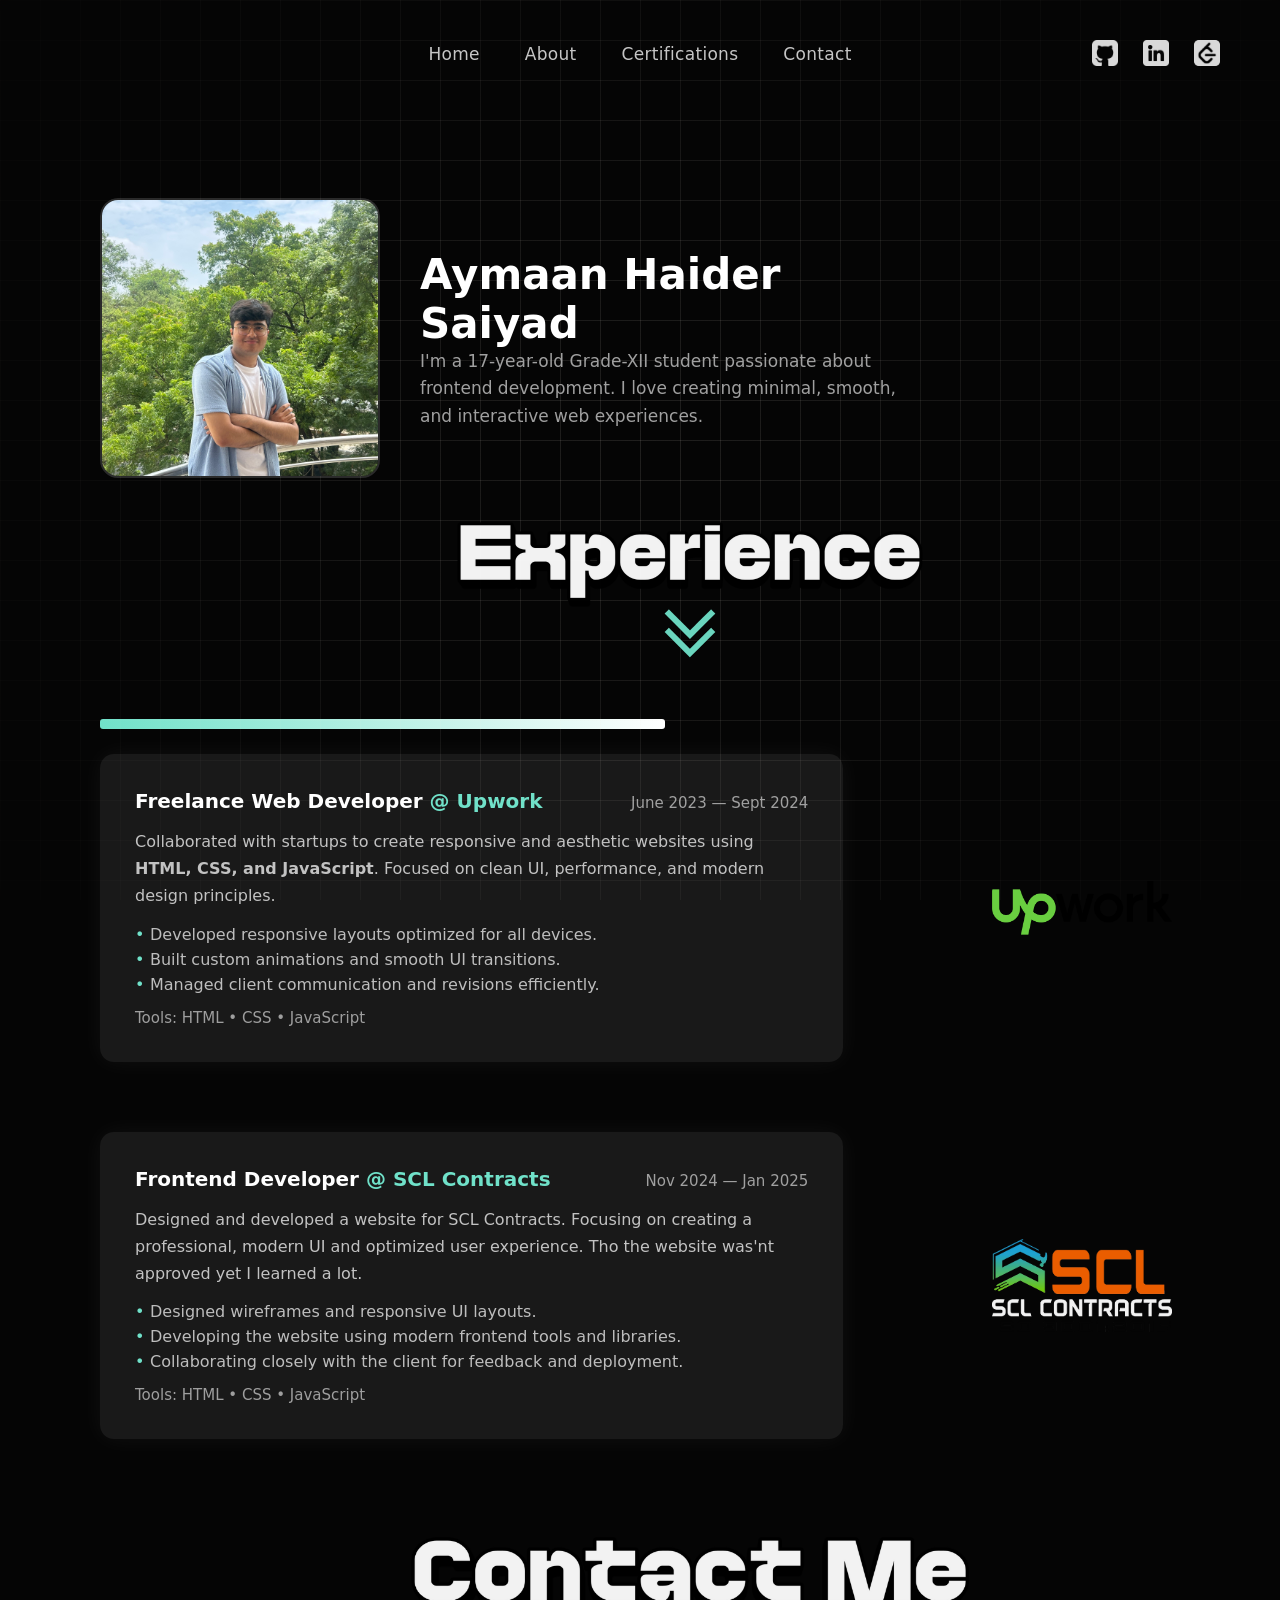
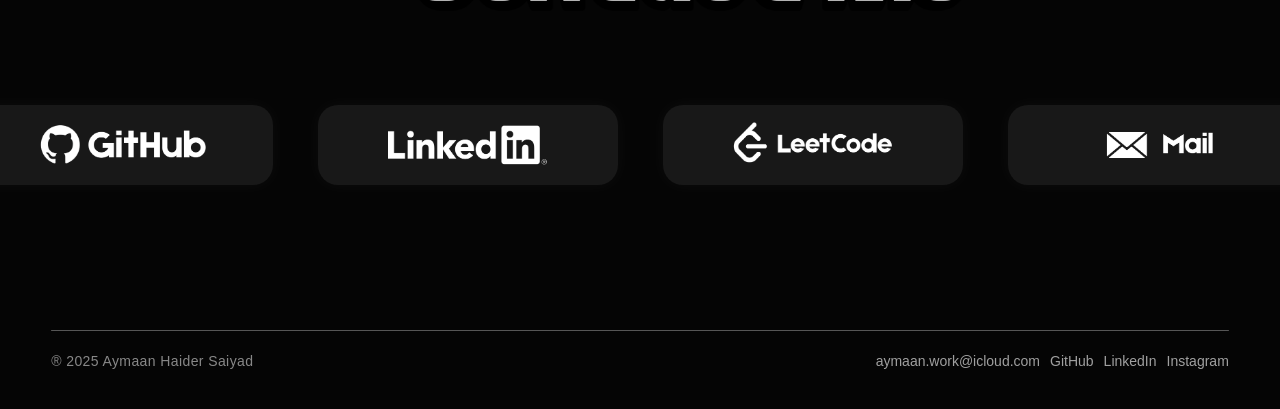
==== commit 66d410dc: "Add files via upload" ====
--- a/index.html
+++ b/index.html
@@ -18,9 +18,9 @@
       <img src="linkedin.png" alt="LinkedIn Logo">
       <span class="icon-label">LinkedIn</span>
     </a>
-    <a href="https://www.instagram.com/frfraymaan/" target="_blank" class="icon" title="Instagram">
-      <img src="instagram.png" alt="Instagram Logo">
-      <span class="icon-label">Instagram</span>
+    <a href="https://leetcode.com/u/frfraymaan/" target="_blank" class="icon" title="Leetcode">
+      <img src="leetcode.png" alt="leetcode Logo">
+      <span class="icon-label">Leetcode</span>
     </a>
 </div>
 
@@ -47,9 +47,15 @@
 </section>
 
   <!-- ===== EXPERIENCE SECTION ===== -->
- <section class="experience fade-sec" id="experience">
-    <div class="exp-line" id="exp-line"></div>
-    <h2>Experience</h2>
+<section class="experience" id="experience">
+
+  <!-- 🔥 NEW EXPERIENCE HEADER IMAGE -->
+  <div class="exp-header-image-box">
+    <img src="experience.png" class="exp-header-image" alt="Experience">
+  </div>
+
+  <div class="exp-line" id="exp-line"></div>
+
 
     <!-- ===== UPWORK EXPERIENCE ===== -->
     <div class="exp-layout">
@@ -102,7 +108,46 @@
       <div class="exp-logo-box">
         <img src="sclcontracts.jpg" alt="SCL Contracts Logo">
       </div>
+      
     </div>
+          <div class="contact-me-box">
+        <img src="contactme.png" alt="Contact" class="contact-me">
+   </section>
+
+</section>
+
+<section id="contact" class="contact-section fade-sec">
+
+
+
+
+  <div class="contact-social-row">
+
+  <a href="https://github.com/Senyuraa" class="contact-card icon-only">
+    <img src="githubc.png" class="contact-icon">
+    <span class="contact-label">GitHub - Senyuraa</span>
+  </a>
+
+  <a href="https://www.linkedin.com/in/frfraymaan/" class="contact-card icon-only">
+    <img src="linkedinc.png" class="contact-icon">
+    <span class="contact-label">LinkedIn - Aymaan</span>
+  </a>
+
+  <a href="https://leetcode.com/u/frfraymaan/" class="contact-card icon-only">
+    <img src="leetcodec.png" class="contact-icon">
+    <span class="contact-label">LeetCode - frfraymaan </span>
+  </a>
+
+  <a href="mailto:aymaan.work@icloud.com" class="contact-card icon-only">
+    <img src="mailc.png" class="contact-icon">
+    <span class="contact-label">aymaan.work@icloud.com</span>
+  </a>
+
+</div>
+
+
+</section>
+
   </section>
 
 <!-- ===== CLEAN MINIMAL FOOTER ===== -->
@@ -123,6 +168,7 @@
     </div>
 
   </div>
+  
 </footer>
   <script src="script.js"></script>
   
@@ -133,6 +179,7 @@
     <a href="index.html">Home</a>
     <a href="about.html">About</a>
     <a href="certifications.html">Certifications</a>
+    <a href="#contact">Contact</a>
   </nav>
 </header>
 </html>
--- a/style.css
+++ b/style.css
@@ -6,6 +6,13 @@
   padding: 0;
   box-sizing: border-box;
 }
+html {
+  scroll-behavior: smooth;
+}
+#contact {
+  scroll-margin-top: 120px;   /* navbar height ke hisaab se */
+}
+
 .footer {
   text-align: center;
   margin-top: 150px;
@@ -88,7 +95,7 @@
   transition: .3s ease;
 }
 
-.avatar:hover { transform: scale(1.05); opacity: 1; }
+.avatar:hover { transform: scale(1); opacity: 1; }
 
 .name {
   font-size: 42px;
@@ -99,7 +106,7 @@
   transition: .25s ease;
 }
 
-.name:hover { color: #c2c2c2; }
+.name:hover { color: #acf8e8; }
 
 .tagline {
   font-size: 17px;
@@ -136,7 +143,7 @@
   object-fit: cover;
   border: 2px solid rgba(255,255,255,.15);
   transition: transform 0.3s ease, opacity 0.3s ease;
-  opacity: 0.95;
+  opacity: 1;
 }
 
 
@@ -229,13 +236,15 @@
 
 .exp-line {
   width: 0%;
-  height: 2px;
+  max-width: 1250px;          /* ⭐ LINE LIMIT: YAHAN CONTROL KAR */
+  height: 10px;
   background: linear-gradient(90deg, #70e1c9, #ffffff);
   margin-bottom: 25px;
   border-radius: 3px;
   transition: width 0.2s cubic-bezier(0.4, 0, 0.2, 1);
   will-change: width;
 }
+
 
 .experience h2 {
   font-size: 34px;
@@ -919,3 +928,174 @@
   opacity: 1;
   transform: translateY(0);
 }
+
+/* CONTACT PAGE IMAGE CENTERING + RESPONSIVE */
+.contact-me-box {
+  display: flex;
+  justify-content: center;
+  align-items: center;
+  width: 100%;
+  margin-top: -40px;              /* space from top */
+}
+
+.contact-me {
+  width: 55%;                    /* adjust SIZE here */
+  max-width: 600px;              /* limit for big screens */
+  min-width: 260px;              /* limit for phones */
+  display: block;
+  border-radius: 12px;           /* optional: smooth edges */
+  opacity: 0.95;                 /* optional */
+  transition: transform 0.3s ease;
+}
+
+.contact-me:hover {
+  transform: scale(1.03);        /* small hover effect */
+  opacity: 1;
+}
+
+/* 🔥 EXPERIENCE SECTION HEADER IMAGE */
+.exp-header-image-box {
+  width: 100%;
+  display: flex;
+  justify-content: center;
+  margin-bottom: 40px;
+}
+
+.exp-header-image {
+  width: 45%;            /* adjust size */
+  max-width: 500px;
+  min-width: 260px;
+  display: block;
+  opacity: 0.95;
+  transition: 0.3s ease;
+}
+
+.exp-header-image:hover {
+  transform: scale(1.03);
+  opacity: 1;
+}
+
+
+
+/* -------------------------------
+   CONTACT PAGE FINAL DESIGN
+-------------------------------- */
+
+.contact-section {
+  width: 100%;
+  padding-top: 4vh;
+  text-align: center;
+}
+
+/* Header PNG */
+.contact-header-box {
+  display: flex;
+  justify-content: center;
+  margin-bottom: 50px;
+}
+
+.contact-header-img {
+  width: 45%;
+  max-width: 520px;
+  min-width: 260px;
+  opacity: 0.95;
+  transition: 0.3s ease;
+}
+
+.contact-header-img:hover {
+  transform: scale(1.03);
+  opacity: 1;
+}
+
+/* SOCIAL ROW */
+.contact-social-row {
+  display: flex;
+  justify-content: center;
+  gap: 45px;          /* 🔥 gap reduced */
+  margin-top: -10px;  /* contact header ke thoda paas */
+}
+
+/* Individual Card */
+.contact-card {
+  display: flex;
+  justify-content: center;
+  align-items: center;
+
+  width: 80px;        /* 🔥 bigger buttons */
+  height: 80px;
+  padding: 0;
+
+  background: rgba(255,255,255,0.08);
+  border-radius: 18px;
+
+  transition: 0.3s ease;
+  box-shadow: 0 0 18px rgba(255,255,255,0.04);
+}
+
+.contact-card:hover {
+  background: rgba(255,255,255,0.12);
+  transform: translateY(-4px);
+}
+
+.contact-icon {
+  width: 200px;         /* 👈 icon size */
+  height: 60px;        /* 👈 force perfect square */
+  opacity: 1;
+  transition: 0.3s ease;
+}
+
+.contact-card.icon-only {
+  padding: 30px 150px;      /* bigger breathing */
+  border-radius: 20px;     /* premium curve */
+}
+
+.contact-card:hover .contact-icon {
+  opacity: 1;
+  transform: scale(1.02);
+}
+
+.contact-card span {
+  font-size: 17px;
+  font-weight: 500;
+  letter-spacing: 0.3px;
+}
+
+/* CONTACT ICON LABEL */
+.contact-label {
+  position: absolute;
+  bottom: -40px;             /* icon ke bilkul niche */
+  left: 50%;
+  transform: translateX(-50%);
+  
+  background: rgba(255,255,255,0.10);
+  padding: 6px 12px;
+  border-radius: 8px;
+
+  font-size: 13px;
+  color: #eee;
+  opacity: 0;
+  white-space: nowrap;
+
+  transition: opacity 0.25s ease, transform 0.25s ease;
+}
+
+/* Hover effect */
+.contact-card:hover .contact-label {
+  opacity: 1;
+  transform: translateX(-50%) translateY(4px);
+}
+
+/* ===== CUSTOM SCROLLBAR ===== */
+::-webkit-scrollbar {
+  width: 6px;                   /* scrollbar width */
+}
+
+::-webkit-scrollbar-track {
+  background: #0a0a0a;          /* dark track */
+}
+
+::-webkit-scrollbar-thumb {
+  background: #70e1c9;          /* << NEON GREEN */
+  border-radius: 10px;
+}
+
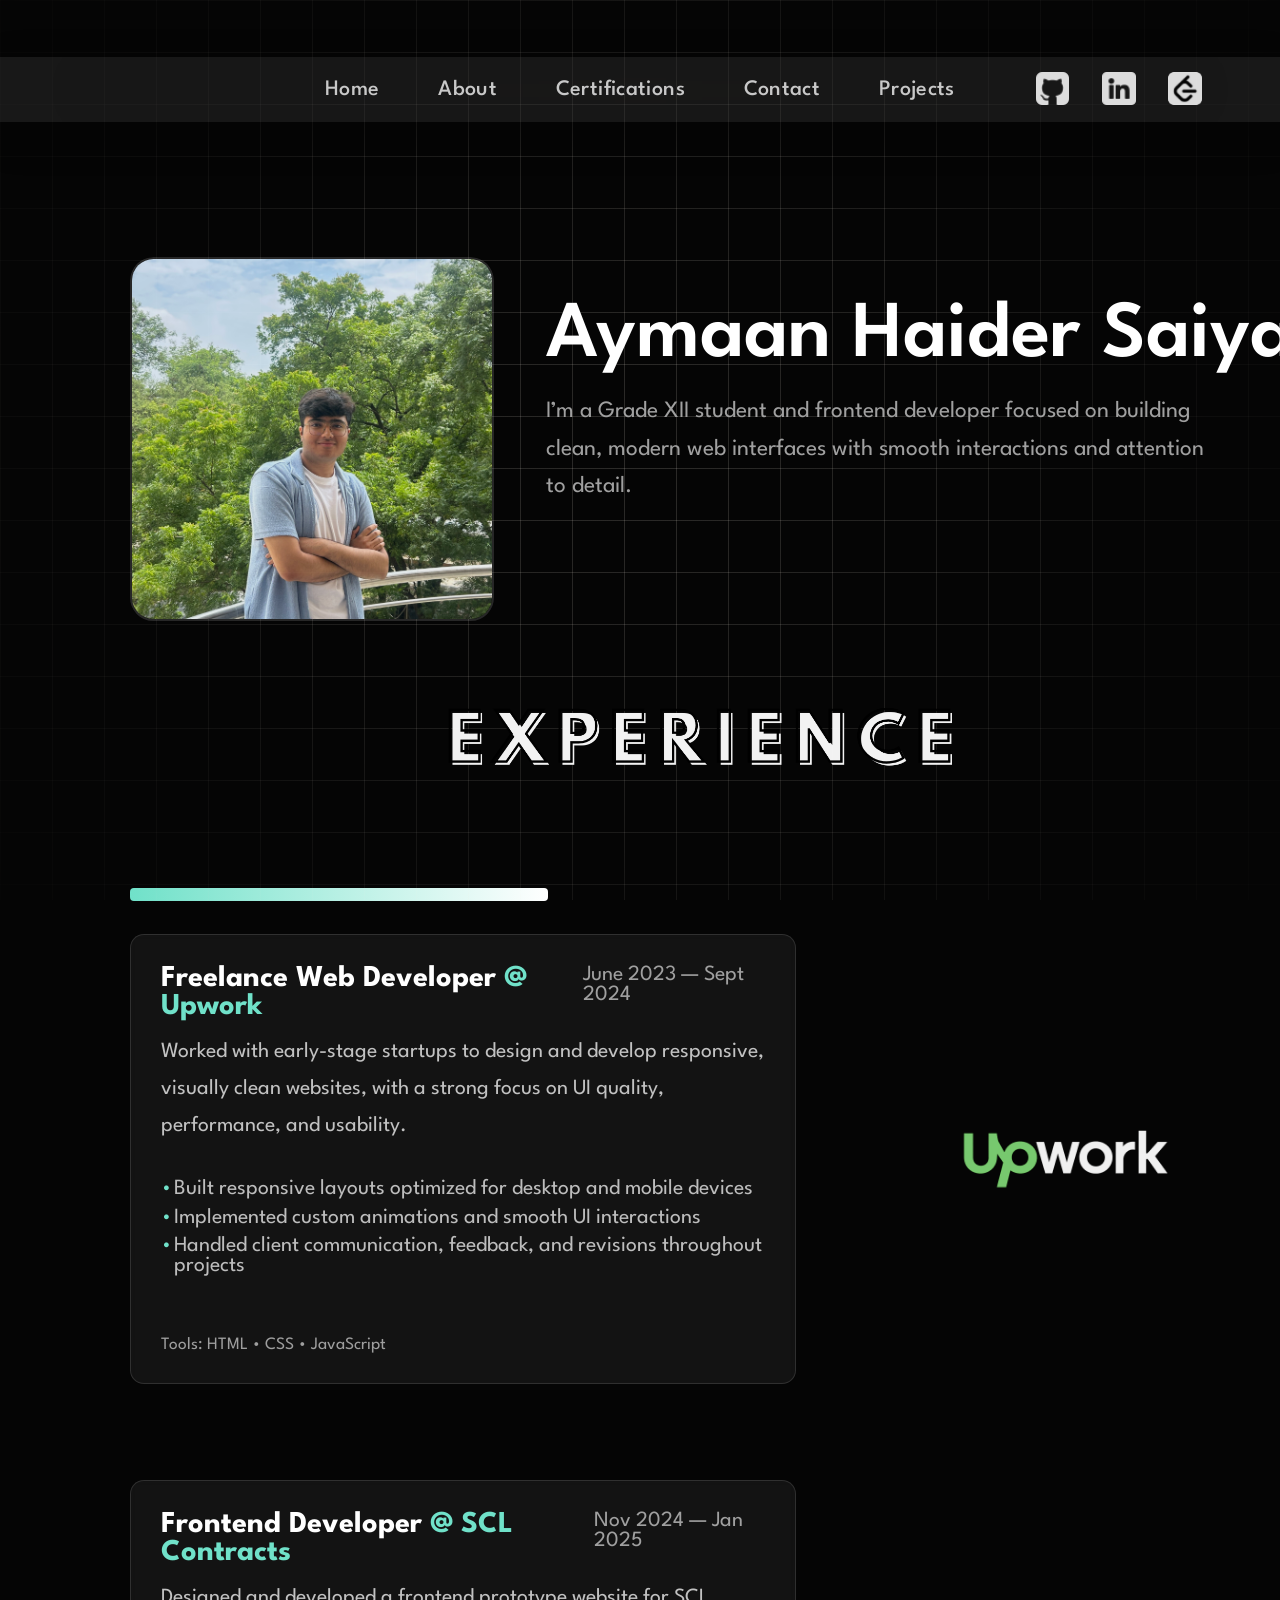
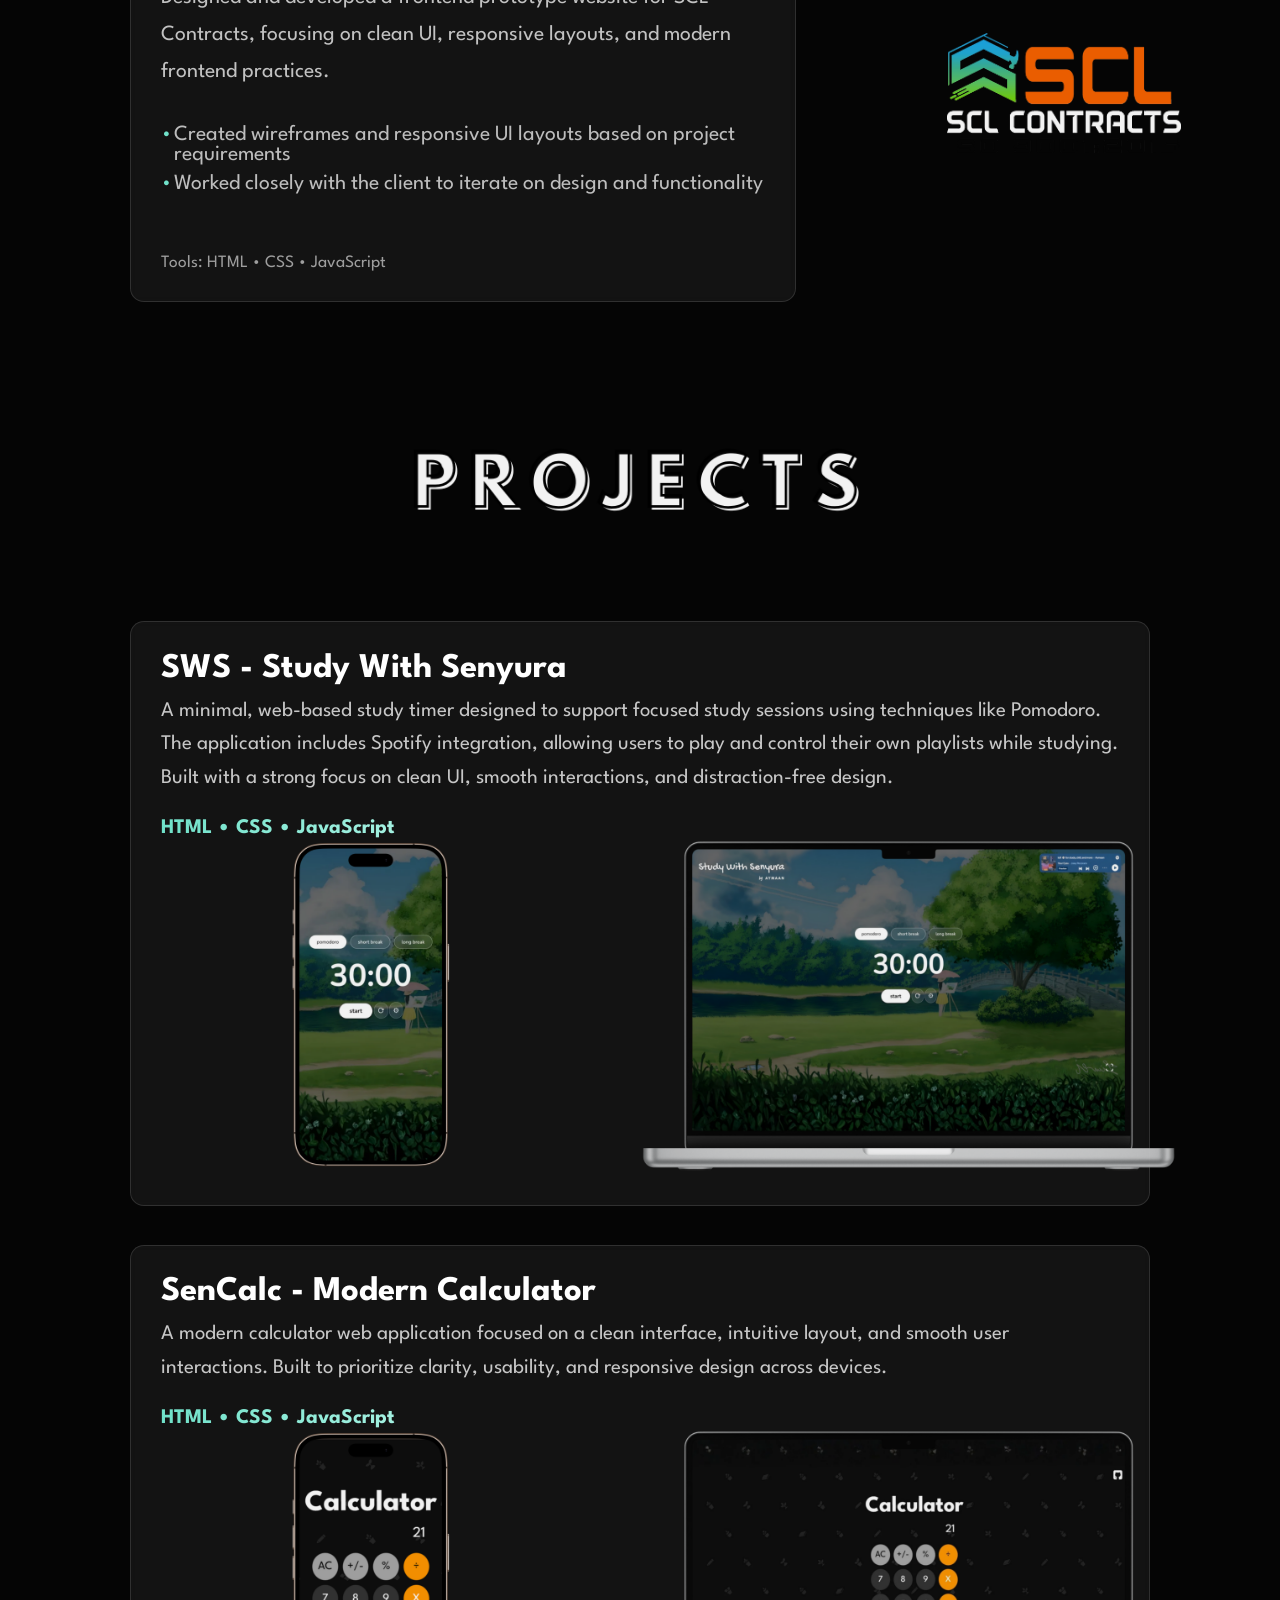
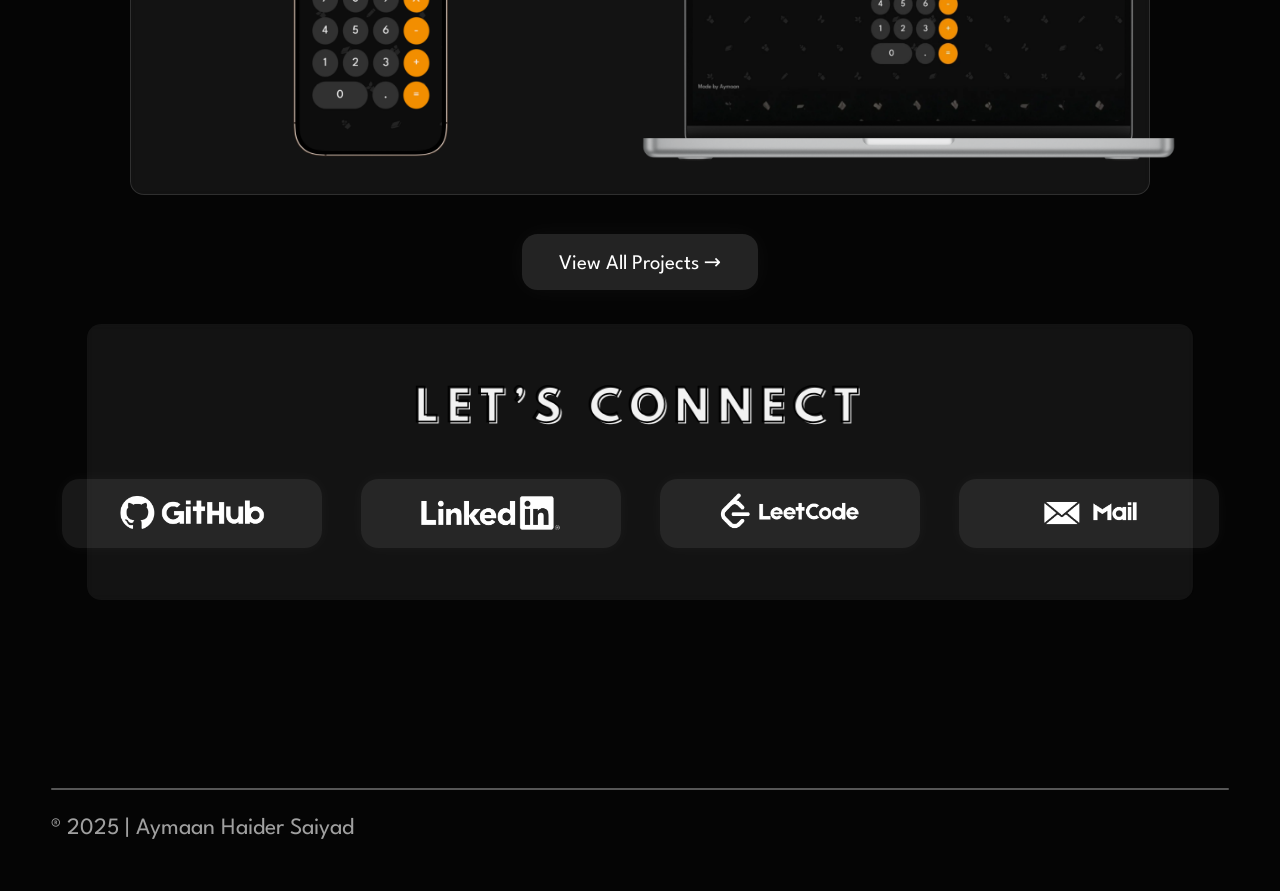
==== commit 634753cf: "Add files via upload" ====
--- a/index.html
+++ b/index.html
@@ -37,7 +37,7 @@
       <a href="about.html" class="name">Aymaan Haider Saiyad</a>
 
       <p class="tagline">
-      I'm a 17-year-old Grade-XII student passionate about frontend development. I love creating minimal, smooth, and interactive web experiences.
+      I’m a Grade XII student and frontend developer focused on building clean, modern web interfaces with smooth interactions and attention to detail.
       </p>
 
       <div class="intro-line"></div>
@@ -65,13 +65,12 @@
           <p class="date">June 2023 — Sept 2024</p>
         </div>
         <p class="desc">
-          Collaborated with startups to create responsive and aesthetic websites using
-          <b>HTML, CSS, and JavaScript</b>. Focused on clean UI, performance, and modern design principles.
+          Worked with early-stage startups to design and develop responsive, visually clean websites, with a strong focus on UI quality, performance, and usability.
         </p>
         <ul class="exp-points">
-          <li>Developed responsive layouts optimized for all devices.</li>
-          <li>Built custom animations and smooth UI transitions.</li>
-          <li>Managed client communication and revisions efficiently.</li>
+          <li>Built responsive layouts optimized for desktop and mobile devices</li>
+          <li>Implemented custom animations and smooth UI interactions</li>
+          <li>Handled client communication, feedback, and revisions throughout projects</li>
         </ul>
         <div class="langs">
           Tools: <span class="lang">HTML</span> • <span class="lang">CSS</span> • <span class="lang">JavaScript</span>
@@ -79,7 +78,7 @@
       </div>
 
       <div class="exp-logo-box">
-        <img src="upwork.jpg" alt="Upwork Logo">
+        <img src="Upwork.jpg" alt="Upwork Logo">
       </div>
     </div>
 
@@ -91,14 +90,11 @@
           <p class="date">Nov 2024 — Jan 2025</p>
         </div>
         <p class="desc">
-          Designed and developed a website for SCL Contracts. 
-          Focusing on creating a professional, modern UI and optimized user experience.
-          Tho the website was'nt approved yet I learned a lot.
+          Designed and developed a frontend prototype website for SCL Contracts, focusing on clean UI, responsive layouts, and modern frontend practices.
         </p>
         <ul class="exp-points">
-          <li>Designed wireframes and responsive UI layouts.</li>
-          <li>Developing the website using modern frontend tools and libraries.</li>
-          <li>Collaborating closely with the client for feedback and deployment.</li>
+          <li>Created wireframes and responsive UI layouts based on project requirements  </li>
+          <li>Worked closely with the client to iterate on design and functionality</li>
         </ul>
         <div class="langs">
           Tools: <span class="lang">HTML</span> • <span class="lang">CSS</span> • <span class="lang">JavaScript</span>
@@ -108,47 +104,100 @@
       <div class="exp-logo-box">
         <img src="sclcontracts.jpg" alt="SCL Contracts Logo">
       </div>
-      
-    </div>
-          <div class="contact-me-box">
-        <img src="contactme.png" alt="Contact" class="contact-me">
-   </section>
+          </div>
+</section> <!-- experience section close -->
+
+<!-- ============================
+        PROJECTS SECTION
+=============================== -->
+<section class="projects-section" id="projects">
+
+  <!-- PROJECT HEADER IMAGE -->
+  <div class="projects-header-box">
+    <img src="projects.png" class="projects-header-img" alt="Projects">
+  </div>
+
+  <!-- SINGLE PROJECT CARD 1 -->
+  <div class="project-card">
+    <div class="project-left">
+      <h3>SWS - Study With Senyura</h3>
+      <p>
+        A minimal, web-based study timer designed to support focused study sessions using techniques like Pomodoro. 
+        The application includes Spotify integration, allowing users to play and control their own playlists while studying.
+        Built with a strong focus on clean UI, smooth interactions, and distraction-free design.
+      </p>
+      <div class="project-tech">HTML • CSS • JavaScript</div>
+    </div>
+
+    <div class="project-right">
+      <img src="iphone1.png" class="project-preview" alt="SWS Mobile Preview">
+      <img src="macbook1.png" class="project-preview" alt="SWS MacBook Preview">
+    </div>
+  </div>
+
+  <!-- SINGLE PROJECT CARD 2 -->
+  <div class="project-card">
+    <div class="project-left">
+      <h3>SenCalc - Modern Calculator</h3>
+      <p>A modern calculator web application focused on a clean interface, intuitive layout, and smooth user interactions. 
+         Built to prioritize clarity, usability, and responsive design across devices.</p>
+      <div class="project-tech">HTML • CSS • JavaScript</div>
+    </div>
+
+    <div class="project-right">
+      <img src="iphone2.png" class="project-preview" alt="Calculator Mobile Preview">
+      <img src="macbook2.png" class="project-preview" alt="Calculator MacBook Preview">
+    </div>
+  </div>
+
+  <!-- VIEW ALL BUTTON -->
+  <div class="view-all-box">
+    <a href="projects.html" class="view-all-btn">View All Projects →</a>
+  </div>
+
+</section> <!-- end of projects -->
+
+
+
+<!-- ============================
+        LET'S CONNECT
+=============================== -->
+<div class="connect-wrapper fade-sec">
+<section id="contact" class="contact-section">
+
+
+  <div class="contact-header-box">
+    <img src="contactme.png" class="contact-header-img" alt="Contact">
+  </div>
+
+  <div class="contact-social-row">
+
+    <a href="https://github.com/Senyuraa" class="contact-card icon-only">
+      <img src="githubc.png" class="contact-icon">
+      <span class="contact-label">GitHub - Senyuraa</span>
+    </a>
+
+    <a href="https://www.linkedin.com/in/frfraymaaan/" class="contact-card icon-only">
+      <img src="linkedinc.png" class="contact-icon">
+      <span class="contact-label">LinkedIn - Aymaan</span>
+    </a>
+
+    <a href="https://leetcode.com/u/frfraymaan/" class="contact-card icon-only">
+      <img src="leetcodec.png" class="contact-icon">
+      <span class="contact-label">LeetCode - frfraymaan</span>
+    </a>
+
+    <a href="mailto:aymaan.work@icloud.com" class="contact-card icon-only">
+      <img src="mailc.png" class="contact-icon">
+      <span class="contact-label">aymaan.work@icloud.com</span>
+    </a>
+
+  </div>
 
 </section>
-
-<section id="contact" class="contact-section fade-sec">
-
-
-
-
-  <div class="contact-social-row">
-
-  <a href="https://github.com/Senyuraa" class="contact-card icon-only">
-    <img src="githubc.png" class="contact-icon">
-    <span class="contact-label">GitHub - Senyuraa</span>
-  </a>
-
-  <a href="https://www.linkedin.com/in/frfraymaan/" class="contact-card icon-only">
-    <img src="linkedinc.png" class="contact-icon">
-    <span class="contact-label">LinkedIn - Aymaan</span>
-  </a>
-
-  <a href="https://leetcode.com/u/frfraymaan/" class="contact-card icon-only">
-    <img src="leetcodec.png" class="contact-icon">
-    <span class="contact-label">LeetCode - frfraymaan </span>
-  </a>
-
-  <a href="mailto:aymaan.work@icloud.com" class="contact-card icon-only">
-    <img src="mailc.png" class="contact-icon">
-    <span class="contact-label">aymaan.work@icloud.com</span>
-  </a>
-
 </div>
 
 
-</section>
-
-  </section>
 
 <!-- ===== CLEAN MINIMAL FOOTER ===== -->
 <footer class="site-footer">
@@ -156,15 +205,8 @@
 
   <div class="footer-flex">
 
-    <div class="footer-left">
-      ® 2025 Aymaan Haider Saiyad
-    </div>
-
-    <div class="footer-right footer-list">
-      <a href="mailto:aymaan.work@icloud.com">aymaan.work@icloud.com</a>
-      <a href="https://github.com/Senyuraa" target="_blank">GitHub</a>
-      <a href="https://www.linkedin.com/in/frfraymaaan/" target="_blank">LinkedIn</a>
-      <a href="https://www.instagram.com/frfraymaan/" target="_blank">Instagram</a>
+    <div class="footer-center">
+       ® 2025 | Aymaan Haider Saiyad
     </div>
 
   </div>
@@ -180,6 +222,7 @@
     <a href="about.html">About</a>
     <a href="certifications.html">Certifications</a>
     <a href="#contact">Contact</a>
+    <a href="projects.html">Projects</a>
   </nav>
 </header>
 </html>
--- a/style.css
+++ b/style.css
@@ -1,16 +1,42 @@
-/* ---------------------------------------------------
-   GLOBAL RESET + BASE
---------------------------------------------------- */
+/* --------------------------------------------------- GLOBAL RESET + BASE --------------------------------------------------- */
+@import url('https://fonts.googleapis.com/css2?family=League+Spartan:wght@300;400;500;600;700;800;900&display=swap');
+
+/* ===== GLOBAL SITE SCALE ===== */
+body {
+  zoom: 1.3;
+  /* 150% scale */
+}
+/* ================= MOBILE RESET ================= */
+@media (max-width: 768px) {
+  body {
+    zoom: 1;              /* 🔥 VERY IMPORTANT */
+    transform: none;     /* 🔥 */
+    width: 100%;
+  }
+}
+
+/* Firefox fallback */
+@supports not (zoom: 1) {
+  body {
+    transform: scale(1.5);
+    transform-origin: top left;
+    width: 66.6667%;
+  }
+}
+
 * {
   margin: 0;
   padding: 0;
   box-sizing: border-box;
 }
+
 html {
   scroll-behavior: smooth;
 }
+
 #contact {
-  scroll-margin-top: 120px;   /* navbar height ke hisaab se */
+  scroll-margin-top: 120px;
+  /* navbar height ke hisaab se */
 }
 
 .footer {
@@ -19,7 +45,7 @@
   margin-bottom: 50px;
   font-size: 14px;
   color: #a0a0a0;
-  font-family: "SF Pro Display", "Inter", sans-serif;
+  font-family: "League Spartan", system-ui, sans-serif;
   letter-spacing: 0.5px;
   width: 100%;
   display: flex;
@@ -27,7 +53,7 @@
 }
 
 body {
-  font-family: "Inter", system-ui, sans-serif;
+  font-family: "League Spartan", system-ui, sans-serif;
   background: #050505;
   color: #f3f3f3;
   overflow-x: hidden;
@@ -37,35 +63,23 @@
 
 /* Grid background */
 body::before {
-  content: "";
-  position: fixed;
-  inset: 0;
-  
-  /* GRID LINES */
-  background-image:
-    linear-gradient(to right, rgba(231, 150, 11, 0.196) 1px, transparent 1px),
-    linear-gradient(to bottom, rgba(255,255,255,0.12) 1px, transparent 1px);
-
+  background-image: linear-gradient(to right, rgba(255, 246, 233, 0.263) 0.15px, transparent 0.75px), linear-gradient(to bottom, rgba(255, 246, 233, 0.263) 0.15px, transparent 0.75px);
   background-size: 40px 40px;
-  
   /* CENTER BRIGHT — EDGES FADE OUT */
-  mask-image: radial-gradient(
-      circle at center,
-      rgba(255,255,255,1) 0%,     /* full brightness center */
-      rgba(255,255,255,0.7) 40%,  /* slightly faded middle */
-      rgba(255,255,255,0.25) 70%, /* more fade near edges */
-      rgba(255,255,255,0.05) 100% /* almost invisible corners */
-  );
-
+  mask-image: radial-gradient(circle at center, rgba(255, 255, 255, 1) 0%,
+      /* full brightness center */
+      rgba(255, 255, 255, 0.7) 40%,
+      /* slightly faded middle */
+      rgba(255, 255, 255, 0.25) 70%,
+      /* more fade near edges */
+      rgba(255, 255, 255, 0.05) 100%
+      /* almost invisible corners */
+    );
   z-index: 0;
   pointer-events: none;
 }
 
-
-/* ---------------------------------------------------
-   HOME PAGE — INTRO
---------------------------------------------------- */
-
+/* --------------------------------------------------- HOME PAGE — INTRO --------------------------------------------------- */
 .intro {
   position: relative;
   top: 22vh;
@@ -85,97 +99,53 @@
   border-radius: 18px;
   overflow: hidden;
 }
+
 .avatar {
   width: 280px;
   height: 280px;
   border-radius: 18px;
   object-fit: cover;
-  border: 2px solid rgba(255,255,255,.15);
-  opacity: 0.95;
-  transition: .3s ease;
-}
-
-.avatar:hover { transform: scale(1); opacity: 1; }
+  border: 2px solid rgba(255, 255, 255, .15);
+  opacity: 0.92;
+  transition: transform 0.35s ease, box-shadow 0.35s ease, opacity 0.35s ease;
+}
+
+/* PREMIUM HOVER */
+.avatar:hover {
+  transform: scale(1.06);
+  opacity: 1;
+  box-shadow: 0 25px 60px rgba(0, 0, 0, 0.55), 0 0 0 2px rgba(112, 225, 201, 0.35);
+}
 
 .name {
-  font-size: 42px;
-  font-weight: 700;
-  margin-bottom: 18px;
+  font-size: 62px;
+  font-weight: 600;
+  margin-bottom: 15px;
+  /* ⬅ more space below name */
   color: white;
   text-decoration: none;
+  display: inline-block;
   transition: .25s ease;
 }
 
-.name:hover { color: #acf8e8; }
+.name:hover {
+  color: #acf8e8;
+}
 
 .tagline {
-  font-size: 17px;
+  font-size: 18px;
   color: #a0a0a0;
   line-height: 1.6;
-}
-
-/* EXACT FIX YOU ASKED FOR */
-.intro {
-  position: relative;
-  top: 22vh;
-  left: 100px;
-  z-index: 2;
-}
-
-.intro-content {
-  display: flex;
-  align-items: center;
-  gap: 40px;
-}
-
-
-.avatar-wrapper {
-  position: relative;
-  display: inline-block;
-  border-radius: 18px;
-  overflow: hidden;
-}
-
-.avatar {
-  width: 280px;
-  height: 280px;
-  border-radius: 18px;
-  object-fit: cover;
-  border: 2px solid rgba(255,255,255,.15);
-  transition: transform 0.3s ease, opacity 0.3s ease;
-  opacity: 1;
-}
-
-
-.avatar-wrapper:hover .avatar {
-  transform: scale(1.05);
-  opacity: 1;
-  transition: transform 0.3s ease, opacity 0.3s ease;
-}
-
-
-.intro-text {
-  max-width: 500px;
-}
-
-.name {
-  font-size: 42px;
-  font-weight: 700;
-  margin-bottom: 18px;
-}
-
-.tagline {
-  font-size: 17px;
-  color: #a0a0a0;
-  line-height: 1.6;
-}
-
-/* ---------------------------------------------------
-   SOCIAL ICONS
---------------------------------------------------- */
+  /* more breathing */
+  max-width: 520px;
+  margin-bottom: 60px;
+  /* ⬅ BIG space below text */
+}
+
+/* --------------------------------------------------- SOCIAL ICONS --------------------------------------------------- */
 .socials {
   position: fixed;
-  top: 40px;
+  top: 55px;
   right: 60px;
   display: flex;
   gap: 25px;
@@ -183,7 +153,8 @@
 }
 
 .icon {
-  position: relative;   /* ⭐ THIS fixes label position issue */
+  position: relative;
+  /* ⭐ THIS fixes label position issue */
   display: flex;
   flex-direction: column;
   align-items: center;
@@ -204,12 +175,14 @@
 /* ===== LABEL FIXED UNDER EACH ICON ===== */
 .icon-label {
   position: absolute;
-  top: 38px;            /* ⭐ label goes BELOW icon (increase for more gap) */
+  top: 38px;
+  /* ⭐ label goes BELOW icon (increase for more gap) */
   left: 50%;
   transform: translateX(-50%);
   opacity: 0;
-  background: rgba(255,255,255,0.10);
-  padding: 5px 10px;    /* ⭐ breathing space */
+  background: rgba(255, 255, 255, 0.10);
+  padding: 5px 10px;
+  /* ⭐ breathing space */
   border-radius: 6px;
   font-size: 12px;
   color: #f0f0f0;
@@ -219,14 +192,11 @@
 
 .icon:hover .icon-label {
   opacity: 1;
-  transform: translateX(-50%) translateY(4px);  /* ⭐ smooth pop-down */
-}
-
-
-/* ---------------------------------------------------
-   EXPERIENCE SECTION
---------------------------------------------------- */
-
+  transform: translateX(-50%) translateY(4px);
+  /* ⭐ smooth pop-down */
+}
+
+/* --------------------------------------------------- EXPERIENCE SECTION --------------------------------------------------- */
 .experience {
   margin-top: 220px;
   padding-left: 100px;
@@ -236,7 +206,8 @@
 
 .exp-line {
   width: 0%;
-  max-width: 1250px;          /* ⭐ LINE LIMIT: YAHAN CONTROL KAR */
+  max-width: 1250px;
+  /* ⭐ LINE LIMIT: YAHAN CONTROL KAR */
   height: 10px;
   background: linear-gradient(90deg, #70e1c9, #ffffff);
   margin-bottom: 25px;
@@ -245,7 +216,6 @@
   will-change: width;
 }
 
-
 .experience h2 {
   font-size: 34px;
   margin-bottom: 45px;
@@ -261,10 +231,18 @@
 
 .exp-item {
   flex: 2;
-  background: rgba(255,255,255,0.08);
-  border-radius: 14px;
+  background: rgba(255, 255, 255, 0.06);
+  border-radius: 16px;
+  backdrop-filter: blur(4px);
+  -webkit-backdrop-filter: blur(4px);
   padding: 35px;
-  box-shadow: 0 0 25px rgba(255,255,255,0.05);
+  border: 1px solid rgba(255, 255, 255, 0.12);
+  min-height: 260px;
+  /* 👈 keeps original look */
+  height: auto;
+  /* 👈 allows growth on zoom */
+  margin-bottom: 5px;
+  scrollbar-width: none;
   transition: transform 0.3s ease;
 }
 
@@ -275,11 +253,13 @@
 .exp-header {
   display: flex;
   justify-content: space-between;
-  align-items: baseline;
+  align-items: flex-start;
+  /* 👈 safer on zoom */
+  gap: 20px;
 }
 
 .exp-header h3 {
-  font-size: 20px;
+  font-size: 35px;
   color: #fff;
 }
 
@@ -288,7 +268,7 @@
 }
 
 .date {
-  font-size: 15px;
+  font-size: 25px;
   color: #a0a0a0;
 }
 
@@ -296,17 +276,19 @@
   color: #c2c2c2;
   line-height: 1.7;
   margin: 15px 0;
-  font-size: 16px;
+  font-size: 25px;
 }
 
 .exp-points {
   list-style: none;
   color: #bdbdbd;
-  margin-bottom: 15px;
+  font-size: 25px;
+  margin-top: 40px;
+  margin-bottom: 70px;
 }
 
 .exp-points li {
-  margin-bottom: 6px;
+  margin-bottom: 10px;
   position: relative;
   padding-left: 15px;
 }
@@ -319,8 +301,9 @@
 }
 
 .langs {
-  font-size: 15px;
+  font-size: 20px;
   color: #9e9e9e;
+  margin-top: 40px;
 }
 
 .exp-logo-box {
@@ -328,7 +311,7 @@
   display: flex;
   justify-content: center;
   align-items: center;
-  padding: 30px;
+  padding: 50px;
 }
 
 .exp-logo-box img {
@@ -344,10 +327,7 @@
   opacity: 1;
 }
 
-/* ---------------------------------------------------
-   ABOUT PAGE
---------------------------------------------------- */
-
+/* --------------------------------------------------- ABOUT PAGE --------------------------------------------------- */
 .about-section {
   padding-top: 22vh;
   padding-left: 100px;
@@ -358,22 +338,34 @@
 
 .about-layout {
   display: flex;
-  align-items: center;    /* ⭐ fixes vertical placement */
+  align-items: center;
+  /* fixes vertical placement */
   justify-content: space-between;
   gap: 60px;
   animation: fadeIn .7s forwards;
   opacity: 0;
 }
 
-
 @keyframes fadeIn {
-  from { opacity: 0; transform: translateY(20px); }
-  to { opacity: 1; transform: translateY(0); }
-}
-
-.about-text-box { max-width: 650px; }
-
-.about-title { font-size: 42px; margin-bottom: 20px; }
+  from {
+    opacity: 0;
+    transform: translateY(20px);
+  }
+
+  to {
+    opacity: 1;
+    transform: translateY(0);
+  }
+}
+
+.about-text-box {
+  max-width: 650px;
+}
+
+.about-title {
+  font-size: 42px;
+  margin-bottom: 20px;
+}
 
 .about-text {
   margin-bottom: 18px;
@@ -382,18 +374,20 @@
 }
 
 .about-image {
-  width: 340px;            /* ⭐ bigger than before */
+  width: 340px;
+  /* bigger than before */
   height: 340px;
   border-radius: 18px;
   object-fit: cover;
-  border: 2px solid rgba(255,255,255,.15);
+  border: 2px solid rgba(255, 255, 255, .15);
 }
 
 .about-image-box {
   display: flex;
   justify-content: center;
   align-items: center;
-  margin-left: -40px;     /* ⭐ brings image slightly left */
+  margin-left: -40px;
+  /* brings image slightly left */
 }
 
 /* ABOUT LINK */
@@ -402,12 +396,12 @@
   text-decoration: none;
   font-size: 18px;
 }
-.about-cert-link a:hover { color: white; }
-
-/* ---------------------------------------------------
-   CERTIFICATIONS PAGE
---------------------------------------------------- */
-
+
+.about-cert-link a:hover {
+  color: white;
+}
+
+/* --------------------------------------------------- CERTIFICATIONS PAGE --------------------------------------------------- */
 .cert-section {
   padding-top: 22vh;
   padding-left: 100px;
@@ -416,22 +410,34 @@
   opacity: 0;
 }
 
-.cert-title { font-size: 42px; margin-bottom: 10px; }
-
-.cert-desc { color:#c7c7c7; margin-bottom: 40px; }
+.cert-title {
+  font-size: 42px;
+  margin-bottom: 10px;
+}
+
+.cert-desc {
+  color: #c7c7c7;
+  font-size: 18px;
+  margin-bottom: 60px;
+}
 
 .cert-card {
   display: flex;
   justify-content: space-between;
-  gap: 40px;
-  background: rgba(255,255,255,.08);
-  padding: 30px;
-  border-radius: 14px;
-  margin-bottom: 50px;
+  align-items: center;
+  gap: 60px;
+  background: rgba(255, 255, 255, .08);
+  padding: 50px;
+  /* ⬅ bigger card */
+  border-radius: 18px;
+  margin-bottom: 70px;
+  /* ⬅ more breathing */
   transition: .3s ease;
 }
 
-.cert-card:hover { transform: translateY(-4px); }
+.cert-card:hover {
+  transform: translateY(-4px);
+}
 
 .cert-left {
   flex: 2;
@@ -440,19 +446,25 @@
   gap: 12px;
 }
 
-.cert-left h2 { font-size: 26px; }
+.cert-left h2 {
+  font-size: 30px;
+  /* ⬅ bigger heading */
+  margin-bottom: 14px;
+}
 
 .cert-left p {
-  font-size: 16px;
-  line-height: 1.6;
-  color: #c7c7c7;
+  font-size: 18px;
+  /* ⬅ readable body */
+  line-height: 1.7;
+  color: #cfcfcf;
+  max-width: 700px;
 }
 
 .cert-logo-final {
-  width: 140px;
-  margin-top: 12px;
+  width: 160px;
+  /* ⬅ more presence */
+  margin-top: 20px;
   opacity: .95;
-  object-fit: contain;
 }
 
 .cert-right {
@@ -462,19 +474,22 @@
 }
 
 .cert-img {
-  width: 330px;
-  border-radius: 12px;
-  border: 2px solid rgba(255,255,255,.1);
+  width: 380px;
+  /* ⬅ bigger cert */
+  border-radius: 14px;
+  border: 2px solid rgba(255, 255, 255, .12);
   cursor: pointer;
-  transition: .3s;
-}
-
-.cert-img:hover { transform: scale(1.03); }
+  transition: .3s ease;
+}
+
+.cert-img:hover {
+  transform: scale(1.04);
+}
 
 .cert-viewer {
   position: fixed;
   inset: 0;
-  background: rgba(0,0,0,.85);
+  background: rgba(0, 0, 0, .85);
   backdrop-filter: blur(6px);
   display: flex;
   justify-content: center;
@@ -485,7 +500,10 @@
   z-index: 999;
 }
 
-.cert-viewer.active { opacity:1; pointer-events:auto; }
+.cert-viewer.active {
+  opacity: 1;
+  pointer-events: auto;
+}
 
 .cert-viewer img {
   max-width: 92%;
@@ -495,62 +513,83 @@
 }
 
 @keyframes zoomIn {
-  from { transform: scale(.8); opacity:0; }
-  to { transform: scale(1); opacity:1; }
-}
-
-/* ---------------------------------------------------
-   BACK BUTTON
---------------------------------------------------- */
-
+  from {
+    transform: scale(.8);
+    opacity: 0;
+  }
+
+  to {
+    transform: scale(1);
+    opacity: 1;
+  }
+}
+
+/* --------------------------------------------------- BACK BUTTON --------------------------------------------------- */
 .back-btn {
   position: fixed;
-  top: 40px;
+  top: 52px;
   left: 40px;
   color: white;
   font-size: 20px;
   text-decoration: none;
   opacity: .85;
   transition: .2s;
-  z-index: 2003; /* ⭐ above navbar + socials + everything */
+  z-index: 2003;
+  /* ⭐ above navbar + socials + everything */
 }
 
 .back-btn:hover {
   opacity: 1;
 }
-  
-
-/* ---------------------------------------------------
-   MOBILE RESPONSIVE
---------------------------------------------------- */
-
-@media (max-width:768px){
-
-  .intro { top:10vh; left:0; padding:0 20px; }
-
-  .intro-content { flex-direction:column; text-align:center; }
-
-  .experience { padding-left:20px; padding-right:20px; }
-
-  .exp-layout { flex-direction:column; }
-
-  .about-layout { flex-direction:column; text-align:center; }
-
-  .cert-card { flex-direction:column; align-items:center; text-align:center; }
-
-  .cert-img { width:260px; }
-
-  .cert-logo-final { width:110px; }
-}
-
-/* ---------------------------------------------------
-   CLEAN TRANSPARENT NAVBAR
---------------------------------------------------- */
-
+
+/* --------------------------------------------------- MOBILE RESPONSIVE --------------------------------------------------- */
+@media (max-width:768px) {
+  .intro {
+    top: 10vh;
+    left: 0;
+    padding: 0 20px;
+  }
+
+  .intro-content {
+    flex-direction: column;
+    text-align: center;
+  }
+
+  .experience {
+    padding-left: 20px;
+    padding-right: 20px;
+  }
+
+  .exp-layout {
+    flex-direction: column;
+  }
+
+  .about-layout {
+    flex-direction: column;
+    text-align: center;
+  }
+
+  .cert-card {
+    flex-direction: column;
+    align-items: center;
+    text-align: center;
+  }
+
+  .cert-img {
+    width: 260px;
+  }
+
+  .cert-logo-final {
+    width: 110px;
+  }
+}
+
+/* --------------------------------------------------- CLEAN TRANSPARENT NAVBAR --------------------------------------------------- */
 .navbar {
   width: 100%;
   position: fixed;
-  top: 44px;      /* ↓ BRING NAVBAR DOWN */
+  top: 44px;
+  /* ↓ BRING NAVBAR DOWN */
   left: 0;
   padding: 0px;
   display: flex;
@@ -559,7 +598,6 @@
   background: transparent;
   z-index: 1000;
 }
-
 
 .nav-links {
   display: flex;
@@ -592,24 +630,23 @@
   color: #a0a0a0;
   letter-spacing: 0.4px;
   opacity: 0.85;
-  font-family: "Inter", sans-serif;
-}
-/* ---------------------------------------------------
-   CLEAN MINIMAL FOOTER (GLOBAL)
---------------------------------------------------- */
+  font-family: "League Spartan", system-ui, sans-serif;
+}
+
+/* --------------------------------------------------- CLEAN MINIMAL FOOTER (GLOBAL) --------------------------------------------------- */
 /* ===== TRUE PROFESSIONAL FOOTER ===== */
-
 .site-footer {
   width: 100%;
-  margin-top: 120px;
+  margin-top: 100px;
   padding: 25px 0 40px 0;
   color: #a0a0a0;
-  font-size: 14px;
-  font-family: "Inter", sans-serif;
+  font-size: 18px;
+  font-family: "League Spartan", system-ui, sans-serif;
 }
 
 .footer-line {
-  width: 92%;               /* shorter clean line */
+  width: 92%;
+  /* shorter clean line */
   margin: 0 auto 22px auto;
   height: 1px;
   background: rgba(255, 255, 255, 0.325);
@@ -657,10 +694,13 @@
 .footer-social-row a:hover {
   color: white;
 }
+
 .footer-list {
   display: flex;
-  flex-direction: row;   /* ⭐ vertical list */
-  gap: 10px;                /* ⭐ spacing between items */
+  flex-direction: row;
+  /* ⭐ vertical list */
+  gap: 10px;
+  /* ⭐ spacing between items */
   text-align: right;
 }
 
@@ -673,7 +713,6 @@
 .footer-list a:hover {
   color: white;
 }
-
 
 /* ===== NAV + SOCIALS SCROLL ANIMATION ===== */
 .hide-nav {
@@ -690,15 +729,13 @@
   transition: opacity 0.35s ease, transform 0.35s ease;
 }
 
-
-#navbar, #socials {
+#navbar,
+#socials {
   opacity: 1;
   transform: translateY(0);
 }
 
-/* ---------------------------------------------------
-   FINAL MOBILE RESPONSIVE FIX (NO HTML CHANGES)
---------------------------------------------------- */
+/* --------------------------------------------------- FINAL MOBILE RESPONSIVE FIX (NO HTML CHANGES) --------------------------------------------------- */
 @media (max-width: 768px) {
 
   /* HOME PAGE LAYOUT (Q1 = A) */
@@ -732,8 +769,6 @@
     line-height: 1.5;
   }
 
-
-
   /* NAVBAR RESPONSIVE */
   .navbar {
     top: 25px;
@@ -746,8 +781,6 @@
   .nav-links a {
     font-size: 15px;
   }
-
-
 
   /* SOCIAL ICONS (Q2 = TOP RIGHT FLOATING) */
   .socials {
@@ -766,8 +799,6 @@
     padding: 4px 8px;
   }
 
-
-
   /* EXPERIENCE SECTION */
   .experience {
     padding: 0 20px;
@@ -783,8 +814,6 @@
     width: 130px;
   }
 
-
-
   /* ABOUT PAGE */
   .about-section {
     padding-left: 25px;
@@ -802,8 +831,6 @@
     height: 220px;
   }
 
-
-
   /* CERTIFICATIONS PAGE */
   .cert-section {
     padding-left: 20px;
@@ -819,8 +846,6 @@
   .cert-img {
     width: 250px;
   }
-
-
 
   /* BACK BUTTON FIX */
   .back-btn {
@@ -830,8 +855,6 @@
     z-index: 2003;
   }
 
-
-
   /* FOOTER (Q3 = A) */
   .footer-flex {
     flex-direction: column;
@@ -852,16 +875,15 @@
   .footer-social-row a {
     font-size: 15px;
   }
-
-}
-/* ---------------------------------------------------
-   MOBILE FIXES — back button + cert logos
---------------------------------------------------- */
+}
+
+/* --------------------------------------------------- MOBILE FIXES — back button + cert logos --------------------------------------------------- */
 @media (max-width: 768px) {
 
   /* BACK BUTTON SHOULD NOT OVERLAP NAVBAR */
   .back-btn {
-    top: 70px !important;   /* navbar + socials se neeche aa jayega */
+    top: 70px !important;
+    /* navbar + socials se neeche aa jayega */
     left: 20px !important;
     font-size: 18px;
   }
@@ -873,35 +895,38 @@
 
   /* CERTIFICATION logo center align */
   .cert-left img.cert-logo-final {
-    margin: 0 auto;           /* center horizontally */
-    display: block;           /* force centering */
-    width: 120px !important;  /* thoda smaller mobile look */
-  }
-
-}
-/* ---------------------------------------------------
-   EXTRA MOBILE FIXES — socials shift + about image center
---------------------------------------------------- */
+    margin: 0 auto;
+    /* center horizontally */
+    display: block;
+    /* force centering */
+    width: 120px !important;
+    /* thoda smaller mobile look */
+  }
+}
+
+/* --------------------------------------------------- EXTRA MOBILE FIXES — socials shift + about image center --------------------------------------------------- */
 @media (max-width: 768px) {
 
   /* 1️⃣ SOCIAL ICONS TOO HIGH → MOVE DOWN */
   .socials {
-    top: 90px !important;   /* perfect spacing */
+    top: 90px !important;
+    /* perfect spacing */
     right: 20px !important;
   }
 
   /* 2️⃣ ABOUT PAGE IMAGE CENTER ALIGN */
   .about-image-box {
-    margin: 0 auto !important;     /* center container */
+    margin: 0 auto !important;
+    /* center container */
     justify-content: center !important;
   }
 
   .about-image {
-    margin-top: 25px;              /* spacing from text */
+    margin-top: 25px;
+    /* spacing from text */
     width: 280px !important;
     height: 280px !important;
   }
-
 }
 
 /* ===== PARALLAX GRID EFFECT ===== */
@@ -909,16 +934,15 @@
   content: "";
   position: fixed;
   inset: 0;
-  background-image:
-    linear-gradient(to right, rgba(255, 246, 233, 0.263) 0.15px, transparent 0.75px),
-    linear-gradient(to bottom, rgba(255, 246, 233, 0.263) 0.15px, transparent 0.75px);
+  background-image: linear-gradient(to right, rgba(255, 246, 233, 0.263) 0.15px, transparent 0.75px), linear-gradient(to bottom, rgba(255, 246, 233, 0.263) 0.15px, transparent 0.75px);
   background-size: 40px 40px;
   z-index: 0;
   pointer-events: none;
   transform: translateY(var(--grid-shift, 0px));
   transition: transform 0.15s linear;
 }
- .fade-sec {
+
+.fade-sec {
   opacity: 0;
   transform: translateY(20px);
   transition: all .6s ease-out;
@@ -935,21 +959,28 @@
   justify-content: center;
   align-items: center;
   width: 100%;
-  margin-top: -40px;              /* space from top */
+  margin-top: -40px;
+  /* space from top */
 }
 
 .contact-me {
-  width: 55%;                    /* adjust SIZE here */
-  max-width: 600px;              /* limit for big screens */
-  min-width: 260px;              /* limit for phones */
+  width: 55%;
+  /* adjust SIZE here */
+  max-width: 600px;
+  /* limit for big screens */
+  min-width: 260px;
+  /* limit for phones */
   display: block;
-  border-radius: 12px;           /* optional: smooth edges */
-  opacity: 0.95;                 /* optional */
+  border-radius: 12px;
+  /* optional: smooth edges */
+  opacity: 0.95;
+  /* optional */
   transition: transform 0.3s ease;
 }
 
 .contact-me:hover {
-  transform: scale(1.03);        /* small hover effect */
+  transform: scale(1.03);
+  /* small hover effect */
   opacity: 1;
 }
 
@@ -962,7 +993,8 @@
 }
 
 .exp-header-image {
-  width: 45%;            /* adjust size */
+  width: 45%;
+  /* adjust size */
   max-width: 500px;
   min-width: 260px;
   display: block;
@@ -975,12 +1007,7 @@
   opacity: 1;
 }
 
-
-
-/* -------------------------------
-   CONTACT PAGE FINAL DESIGN
--------------------------------- */
-
+/* ------------------------------- CONTACT PAGE FINAL DESIGN -------------------------------- */
 .contact-section {
   width: 100%;
   padding-top: 4vh;
@@ -996,7 +1023,9 @@
 
 .contact-header-img {
   width: 45%;
-  max-width: 520px;
+  margin-top: -90px;
+  margin-bottom: -50px;
+  max-width: 550px;
   min-width: 260px;
   opacity: 0.95;
   transition: 0.3s ease;
@@ -1011,8 +1040,10 @@
 .contact-social-row {
   display: flex;
   justify-content: center;
-  gap: 45px;          /* 🔥 gap reduced */
-  margin-top: -10px;  /* contact header ke thoda paas */
+  gap: 45px;
+  /* 🔥 gap reduced */
+  margin-top: -10px;
+  /* contact header ke thoda paas */
 }
 
 /* Individual Card */
@@ -1020,33 +1051,35 @@
   display: flex;
   justify-content: center;
   align-items: center;
-
-  width: 80px;        /* 🔥 bigger buttons */
+  width: 80px;
+  /* 🔥 bigger buttons */
   height: 80px;
   padding: 0;
-
-  background: rgba(255,255,255,0.08);
+  background: rgba(255, 255, 255, 0.08);
   border-radius: 18px;
-
   transition: 0.3s ease;
-  box-shadow: 0 0 18px rgba(255,255,255,0.04);
+  box-shadow: 0 0 18px rgba(255, 255, 255, 0.04);
 }
 
 .contact-card:hover {
-  background: rgba(255,255,255,0.12);
+  background: rgba(255, 255, 255, 0.12);
   transform: translateY(-4px);
 }
 
 .contact-icon {
-  width: 200px;         /* 👈 icon size */
-  height: 60px;        /* 👈 force perfect square */
+  width: 200px;
+  /* 👈 icon size */
+  height: 60px;
+  /* 👈 force perfect square */
   opacity: 1;
   transition: 0.3s ease;
 }
 
 .contact-card.icon-only {
-  padding: 30px 150px;      /* bigger breathing */
-  border-radius: 20px;     /* premium curve */
+  padding: 30px 150px;
+  /* bigger breathing */
+  border-radius: 20px;
+  /* premium curve */
 }
 
 .contact-card:hover .contact-icon {
@@ -1063,19 +1096,17 @@
 /* CONTACT ICON LABEL */
 .contact-label {
   position: absolute;
-  bottom: -40px;             /* icon ke bilkul niche */
+  bottom: -40px;
+  /* icon ke bilkul niche */
   left: 50%;
   transform: translateX(-50%);
-  
-  background: rgba(255,255,255,0.10);
+  background: rgba(255, 255, 255, 0.10);
   padding: 6px 12px;
   border-radius: 8px;
-
   font-size: 13px;
   color: #eee;
   opacity: 0;
   white-space: nowrap;
-
   transition: opacity 0.25s ease, transform 0.25s ease;
 }
 
@@ -1087,15 +1118,383 @@
 
 /* ===== CUSTOM SCROLLBAR ===== */
 ::-webkit-scrollbar {
-  width: 6px;                   /* scrollbar width */
+  width: 6px;
+  /* scrollbar width */
 }
 
 ::-webkit-scrollbar-track {
-  background: #0a0a0a;          /* dark track */
+  background: #0a0a0a;
+  /* dark track */
 }
 
 ::-webkit-scrollbar-thumb {
-  background: #70e1c9;          /* << NEON GREEN */
+  background: #70e1c9;
+  /* << NEON GREEN */
   border-radius: 10px;
 }
 
+/* ------------------------------- PROJECTS SECTION -------------------------------- */
+.projects-section {
+  width: 100%;
+  padding-top: 1vh;
+  padding-left: 100px;
+  padding-right: 100px;
+}
+
+.projects-header-box {
+  width: 100%;
+  display: flex;
+  justify-content: center;
+  margin-bottom: 40px;
+}
+
+.projects-header-img {
+  width: 45%;
+  max-width: 500px;
+  min-width: 260px;
+  opacity: 0.95;
+  transition: 0.3s ease;
+}
+
+.projects-header-img:hover {
+  transform: scale(1.03);
+  opacity: 1;
+}
+
+.project-card {
+  background: rgba(255, 255, 255, 0.06);
+  border-radius: 16px;
+  backdrop-filter: blur(4px);
+  -webkit-backdrop-filter: blur(4px);
+  padding: 35px;
+  border: 1px solid rgba(255, 255, 255, 0.12);
+  transition: .25s ease;
+  margin-bottom: 45px;
+}
+
+.project-card:hover {
+  transform: translateY(-4px);
+}
+
+.project-left {
+  flex: 2;
+  display: flex;
+  flex-direction: column;
+  gap: 12px;
+}
+
+.project-left h3 {
+  font-size: 40px;
+  color: #ffffff;
+}
+
+.project-left p {
+  font-size: 24px;
+  color: #c7c7c7;
+  line-height: 1.6;
+  margin-bottom: 15px;
+}
+
+.project-tech {
+  font-size: 24px;
+  font-weight: 700;
+  /* bold */
+  background: linear-gradient(90deg, #70e1c9 0%, #cffff6 45%, #ffffff 100%);
+  -webkit-background-clip: text;
+  -webkit-text-fill-color: transparent;
+  background-clip: text;
+}
+
+.project-right {
+  flex: 1;
+  display: flex;
+  justify-content: center;
+  align-items: center;
+}
+
+.project-preview {
+  width: 620px;
+  /* bigger size */
+  border-radius: 14px;
+  border: none;
+  /* REMOVE THAT UGLY OUTLINE */
+  transition: 0.3s ease;
+  opacity: 0.95;
+}
+
+.project-preview:hover {
+  transform: scale(1.04);
+  opacity: 1;
+}
+
+/* VIEW ALL BUTTON */
+.view-all-box {
+  width: 100%;
+  display: flex;
+  justify-content: center;
+  margin-top: 10px;
+}
+
+.view-all-btn {
+  padding: 12px 28px;
+  background: rgba(255, 255, 255, 0.12);
+  border-radius: 12px;
+  color: #fff;
+  text-decoration: none;
+  font-size: 16px;
+  transition: 0.25s ease;
+  box-shadow: 0 0 20px rgba(255, 255, 255, 0.04);
+}
+
+.view-all-btn:hover {
+  background: rgba(255, 255, 255, 0.18);
+  transform: translateY(-3px);
+}
+
+.projects-header-box img {
+  cursor: pointer;
+}
+
+/* ============================================ GLASS EFFECT FOR EXPERIENCE + PROJECT CARDS ============================================ */
+.project-card {
+  background: rgba(255, 255, 255, 0.06) !important;
+  border-radius: 16px !important;
+  backdrop-filter: blur(4px) !important;
+  -webkit-backdrop-filter: blur(4px) !important;
+  padding: 35px !important;
+  border: 1px solid rgba(255, 255, 255, 0.12) !important;
+  transition: 0.25s ease;
+  margin-bottom: 45px;
+}
+
+/* ============================================ BLUE GLASS EFFECT FOR LET'S CONNECT SECTION ============================================ */
+.connect-wrapper {
+  margin-top: 40px;
+  margin-left: 100px;
+  margin-right: 100px;
+  margin-bottom: 10px;
+  padding: 60px;
+  border-radius: 16px;
+  background: rgba(255, 255, 255, 0.06);
+  backdrop-filter: blur(4px);
+}
+
+/* 🔥 APPLY GLASS PROJECT STYLE ONLY ON PROJECTS.HTML */
+.projects-page .cert-card {
+  background: rgba(255, 255, 255, 0.06) !important;
+  border-radius: 16px !important;
+  backdrop-filter: blur(4px) !important;
+  -webkit-backdrop-filter: blur(4px) !important;
+  border: 1px solid rgba(255, 255, 255, 0.12) !important;
+  padding: 35px !important;
+  transition: .25s ease !important;
+}
+
+/* =============================== FIX GLASS BOX GRID BUG (UNZOOM) ================================ */
+/* Experience cards */
+.exp-item,
+/* Project cards */
+.project-card,
+/* Certifications cards */
+.cert-card,
+/* Contact glass wrapper */
+.connect-wrapper {
+  zoom: 0.6666667;
+  /* 1 / 1.5 = normal size */
+  /* visual stability */
+  backdrop-filter: blur(4px);
+  -webkit-backdrop-filter: blur(4px);
+}
+
+/* ============================ ABOUT PAGE SCROLL FIX ============================ */
+/* About page body */
+body.about-page {
+  min-height: auto;
+  overflow-y: auto;
+}
+
+.site-footer {
+  margin-top: 120px;
+}
+
+.about-page .site-footer {
+  margin-top: 60px;
+  /* ya 40px */
+}
+
+/* MOBILE FIX */
+@media (max-width: 768px) {
+  .intro {
+    top: 10vh;
+    left: 0;
+    padding: 0 20px;
+    text-align: center;
+  }
+
+  .intro-content {
+    flex-direction: column;
+    gap: 24px;
+  }
+
+  .name {
+    font-size: 2rem;
+  }
+
+  .tagline {
+    font-size: 0.95rem;
+    margin-bottom: 32px;
+  }
+
+  .avatar {
+    width: 170px;
+    height: 170px;
+  }
+}
+
+@media (max-width: 768px) {
+  .experience {
+    padding: 0 20px;
+    margin-top: 70px;
+  }
+  .exp-header h3 {
+    font-size: 1.8rem;
+  }
+    .date {
+    font-size: 1.5rem;
+  }
+    .desc,
+  .exp-points,
+  .langs {
+    font-size: 1.3rem;
+  }
+}
+
+@media (max-width: 768px) {
+  .projects-section {
+    padding: 0 20px;
+  }
+
+  .project-card {
+    padding: 22px;
+  }
+
+  .project-left h3 {
+    font-size: 1.5rem;
+  }
+
+  .project-left p {
+    font-size: 1.5rem;
+  }
+
+  .project-preview {
+    width: 100%;
+    margin-top: 50px;
+    max-width: 250px;
+  }
+}
+
+@media (max-width: 768px) {
+  .cert-section {
+    padding: 0 20px;
+  }
+
+  .cert-card {
+    flex-direction: column;
+    text-align: center;
+    padding: 22px;
+    gap: 20px;
+  }
+
+  .cert-img {
+    width: 100%;
+    max-width: 260px;
+  }
+}
+
+/* ===================== LET'S CONNECT / CONTACT — MOBILE FIX ===================== */
+@media (max-width: 868px) {
+
+  /* SECTION SPACING */
+  .connect-wrapper {
+    margin: 20px;
+    margin-top: 40px;
+    padding: 28px 22px;
+    border-radius: 18px;
+  }
+
+  /* LET'S CONNECT HEADING */
+  .connect-wrapper h2,
+  .connect-wrapper h1 {
+    font-size: 1.6rem;
+    margin-top: 25px;
+    margin-bottom: 25px;
+    text-align: center;
+  }
+
+  /* SOCIAL ROW */
+  .contact-social-row {
+    flex-direction: column;     /* 🔥 stack vertically */
+    gap: 18px;
+    margin-top: 10px;
+  }
+
+  /* EACH CARD */
+  .contact-card {
+    width: 100%;
+    height: auto;
+    padding: 18px 20px;
+    justify-content: flex-start;
+    gap: 14px;
+    border-radius: 16px;
+  }
+
+  /* ICON */
+  .contact-icon {
+    width: 200px;
+    height: 75px;
+  }
+
+  /* TEXT INSIDE CARD */
+  .contact-card span {
+    font-size: 1rem;
+  }
+
+  /* REMOVE HOVER LABEL ON MOBILE */
+  .contact-label {
+    display: none;
+  }
+
+}
+
+/* ===== DISABLE FADE-IN FOR LET'S CONNECT ===== */
+.connect-wrapper {
+  opacity: 1 !important;
+  transform: none !important;
+  transition: none !important;
+}
+/* ===== NAVBAR GLASS BACKGROUND (ALWAYS ON) ===== */
+.navbar {
+  position: fixed;
+  top: 44px;
+
+  left: 0px;
+  right: 0px;   /* 🔥 THIS IS THE KEY */
+
+  height: 50px;  /* 👈 yahan height badha / ghata */
+
+  background: rgba(255, 255, 255, 0.08);
+  backdrop-filter: blur(70px);
+  -webkit-backdrop-filter: blur(8px);
+
+  box-shadow: 0 10px 30px rgba(0, 0, 0, 0.25);
+
+  border-radius: 0;   /* sharp edges like you want */
+  
+  display: flex;
+  justify-content: center;
+  align-items: center;
+
+  z-index: 1000;
+}
+
+
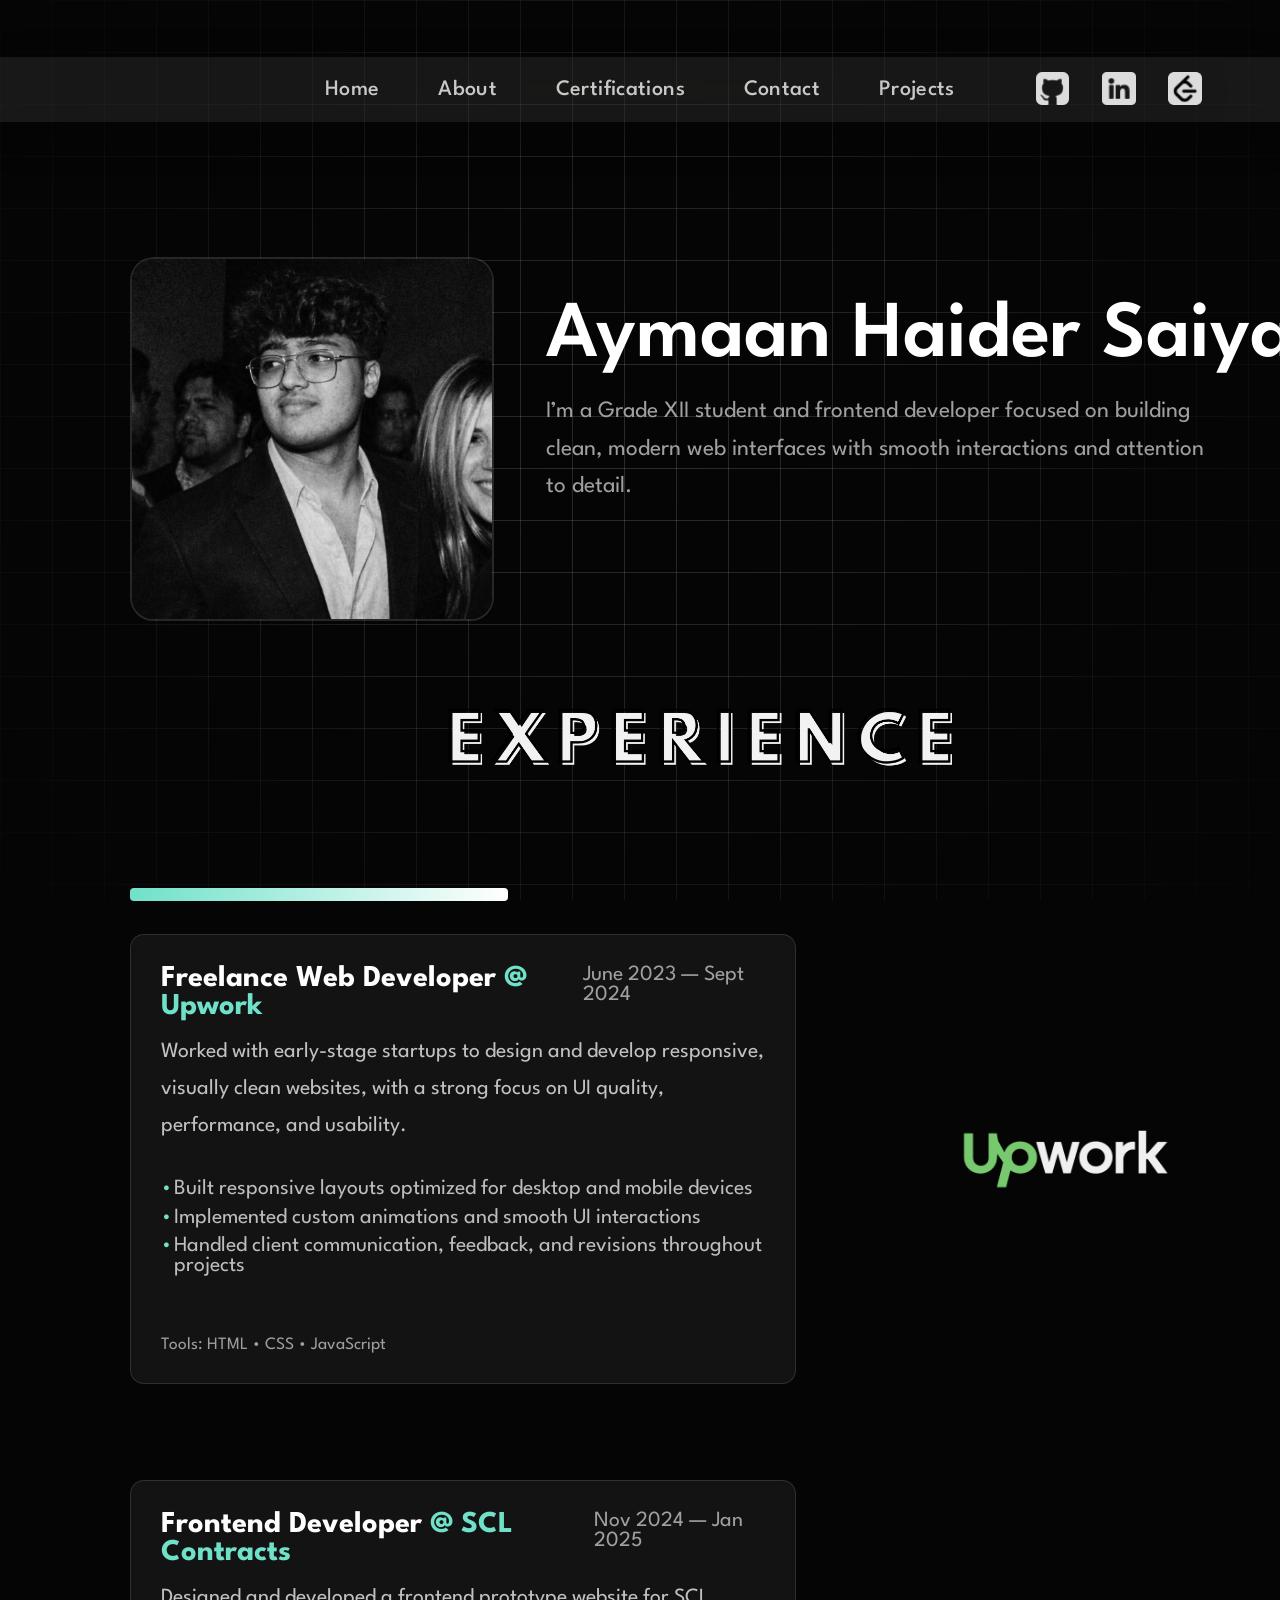
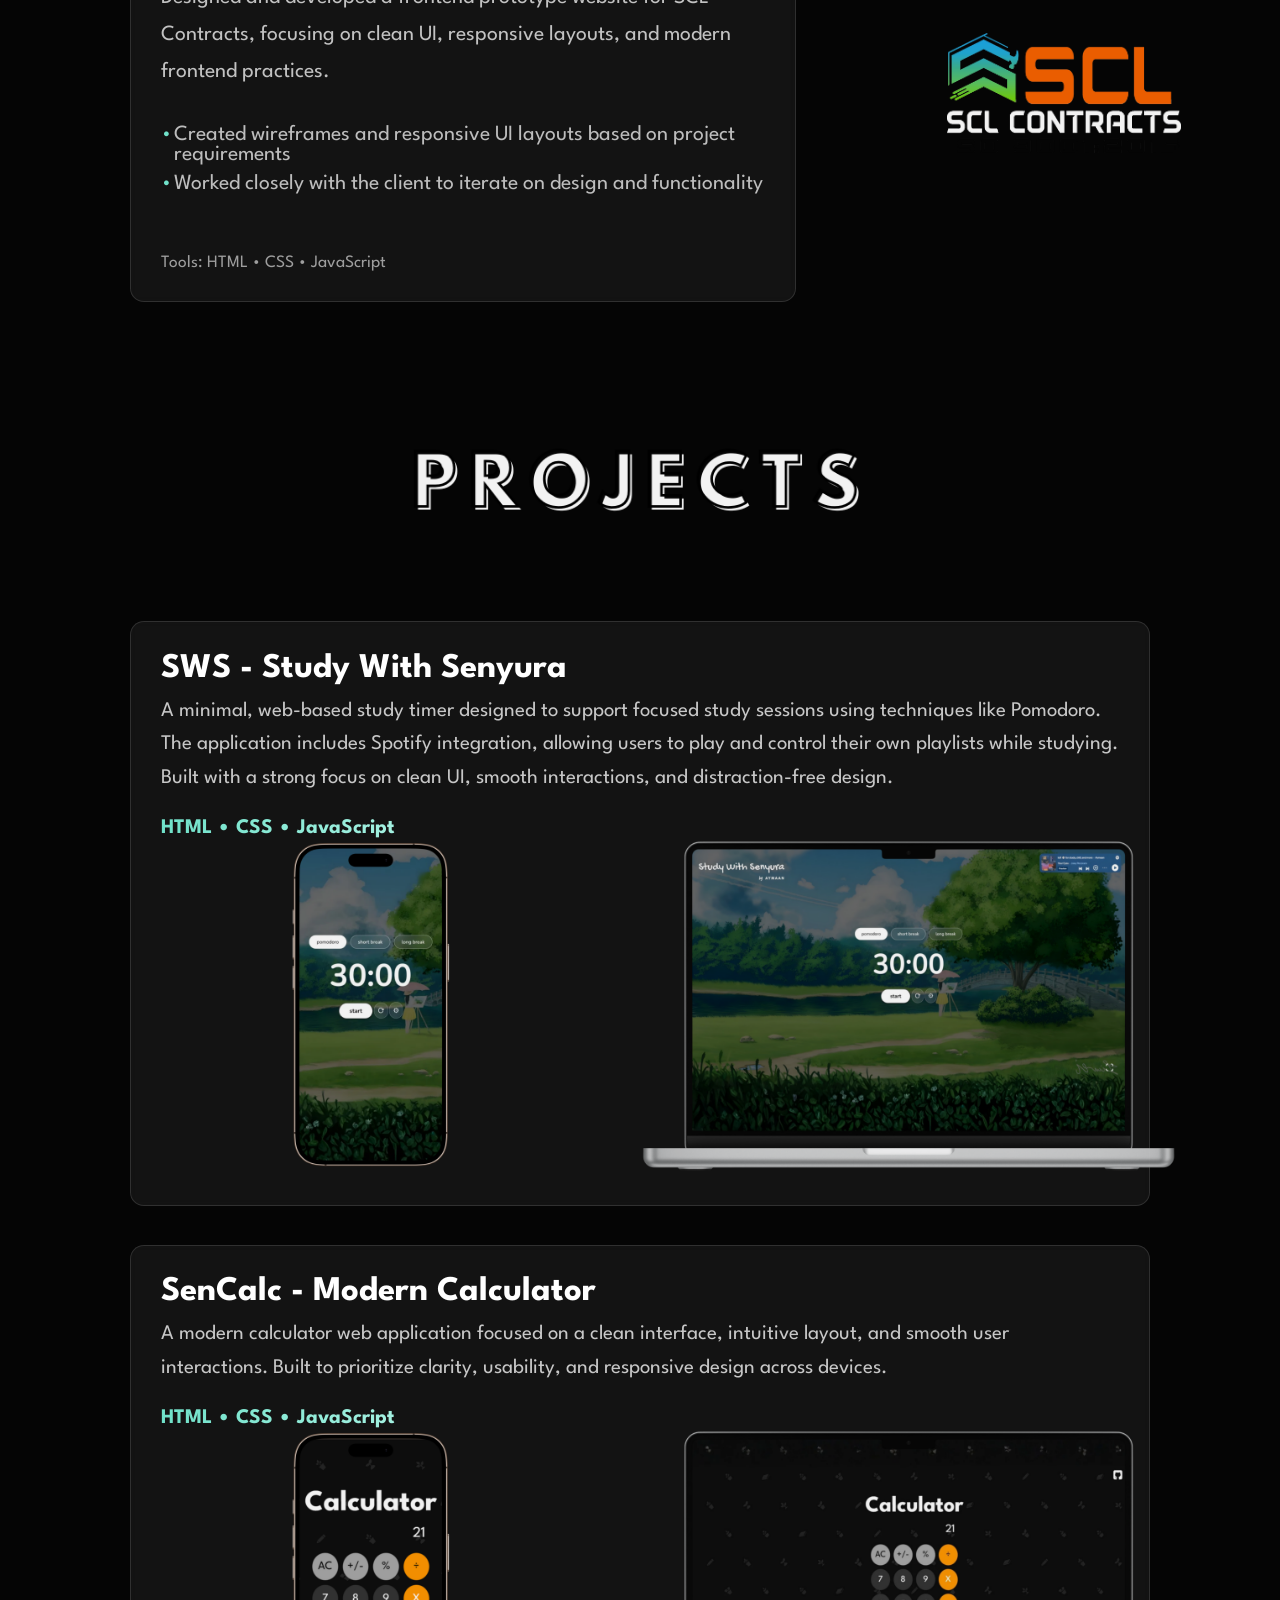
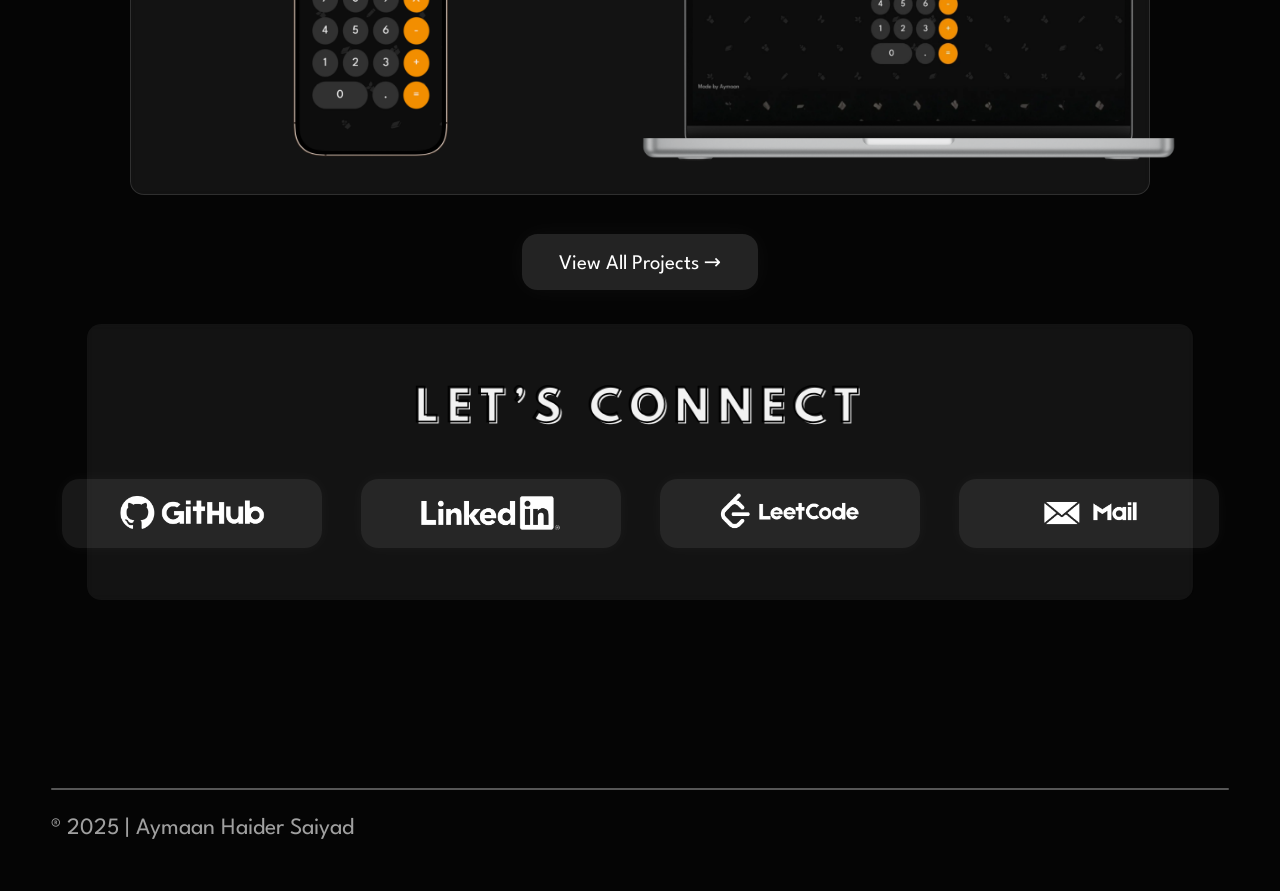
==== commit 016502fc: "Add files via upload" ====
--- a/index.html
+++ b/index.html
@@ -30,7 +30,7 @@
   <div class="intro-content">
     
     <div class="avatar-wrapper">
-      <img src="profile.jpeg" alt="Aymaan Haider Saiyad" class="avatar" />
+      <img src="profile.png" alt="Aymaan Haider Saiyad" class="avatar" />
     </div>
 
     <div class="intro-text">
